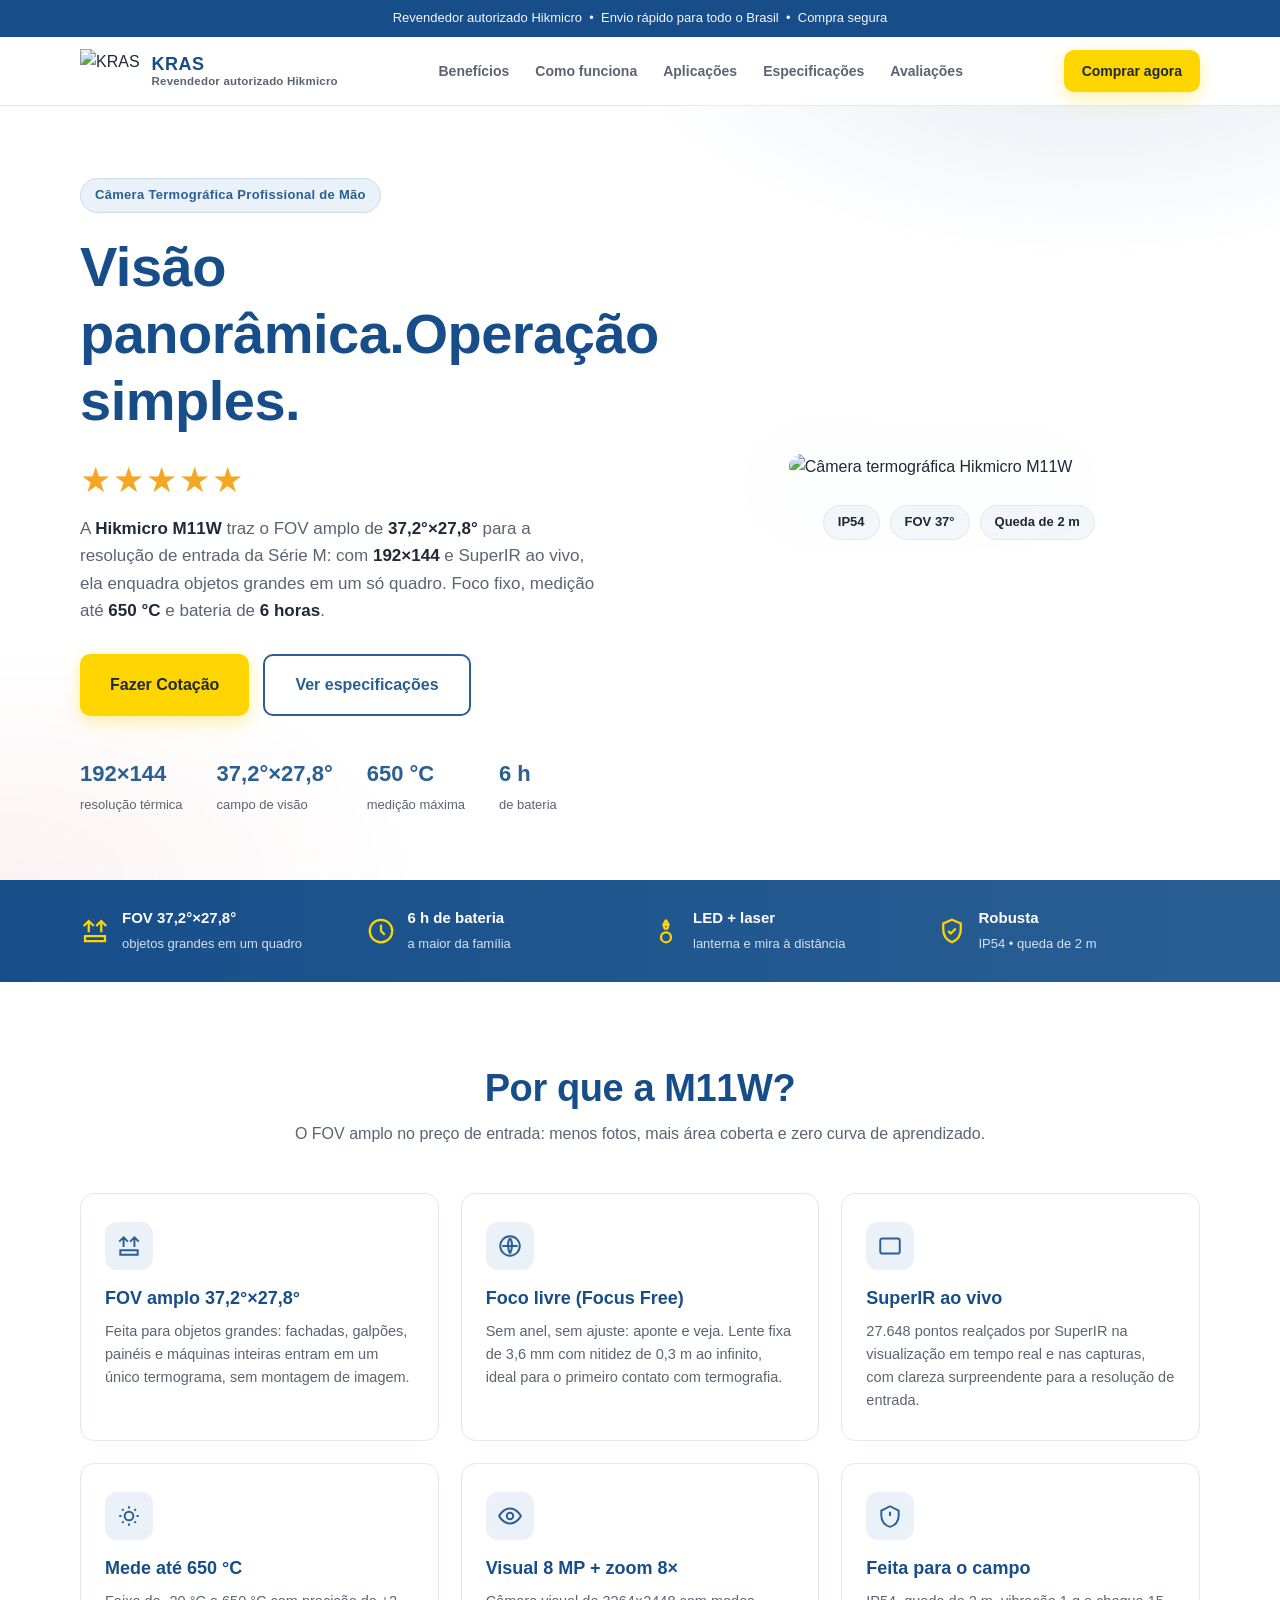
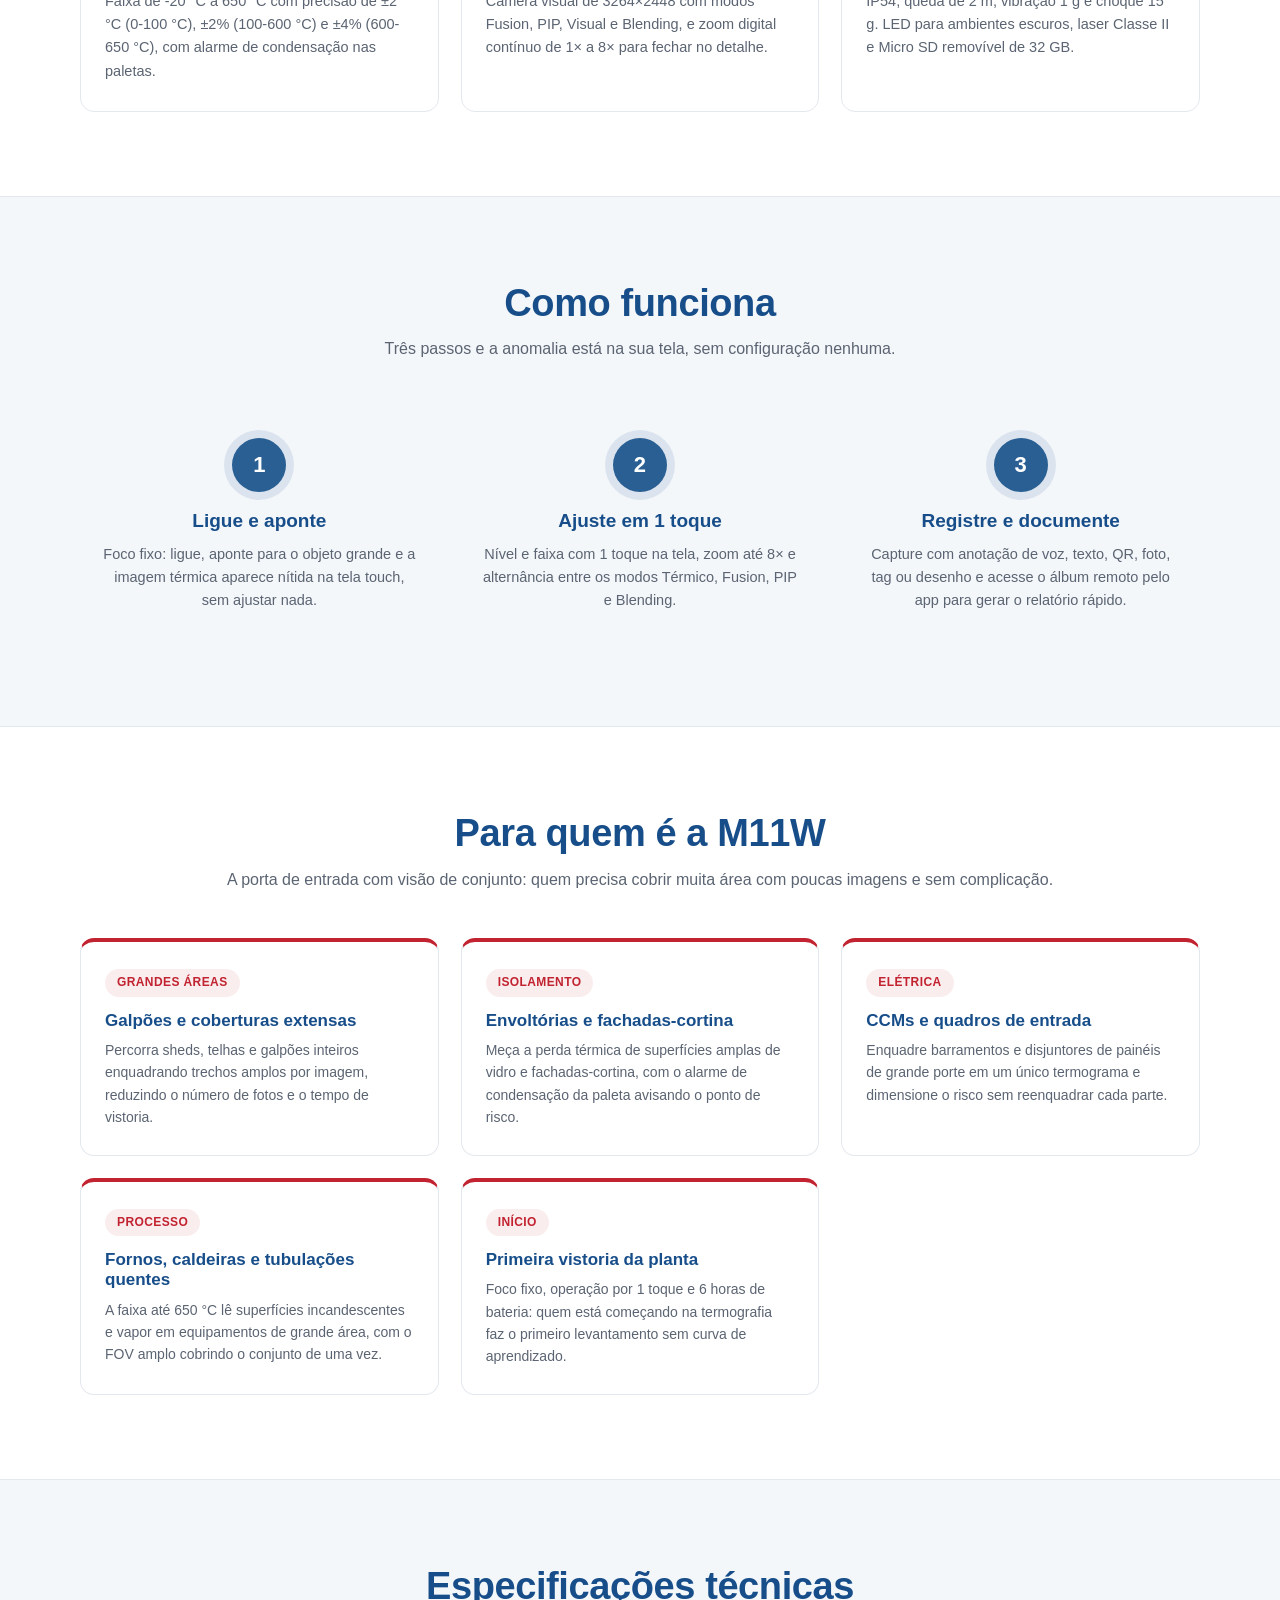
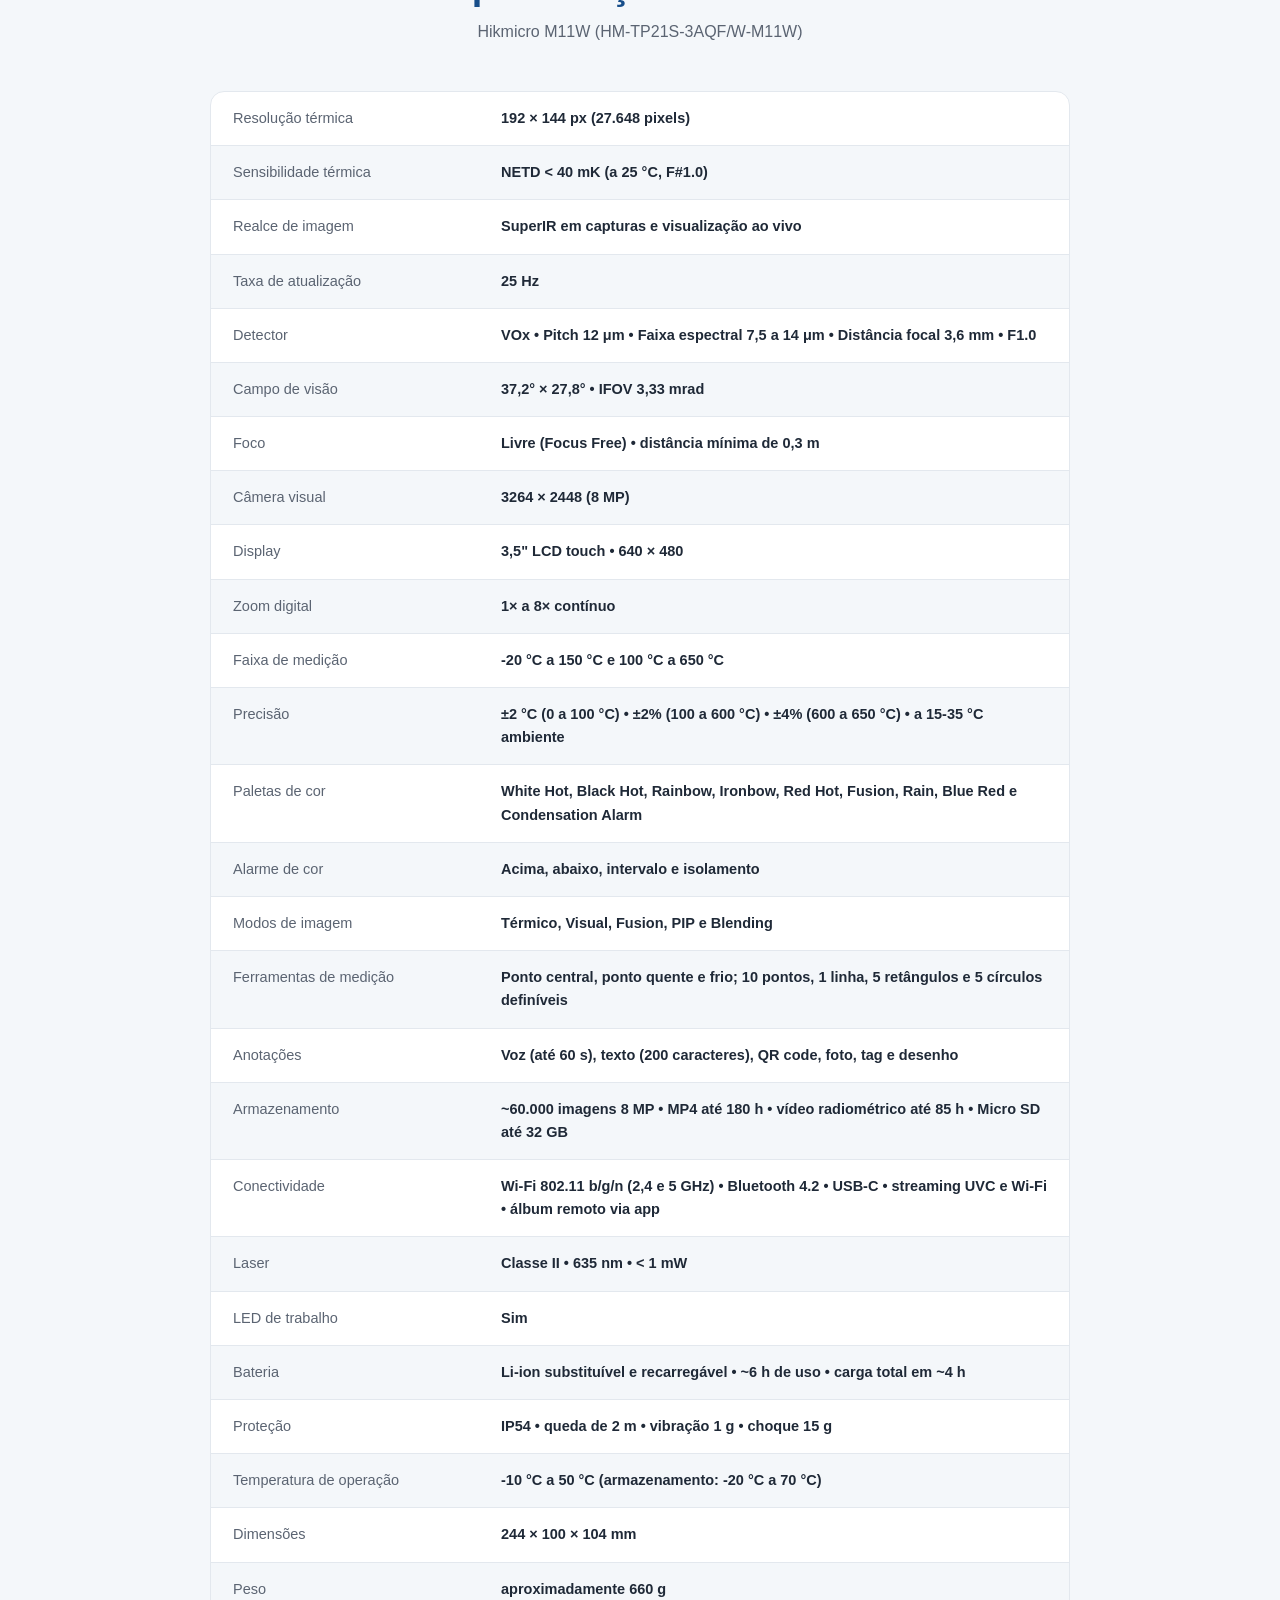
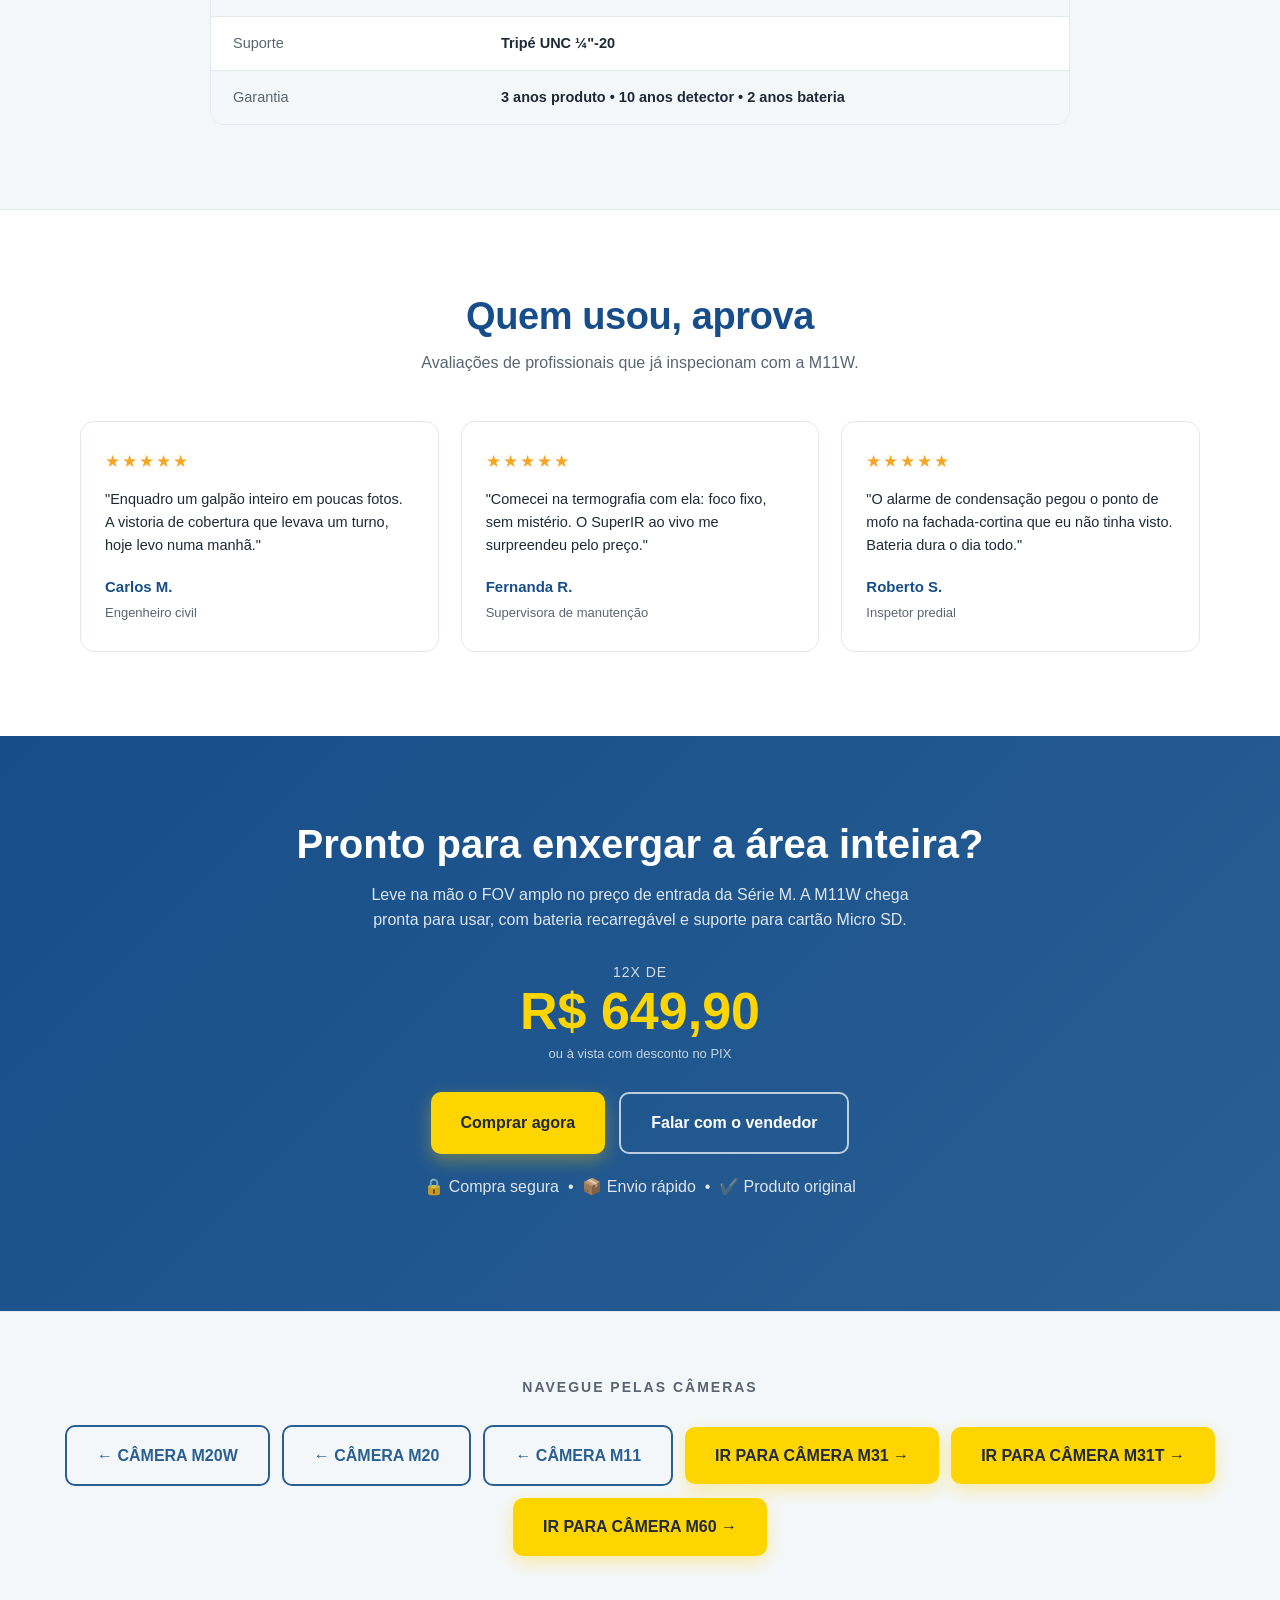
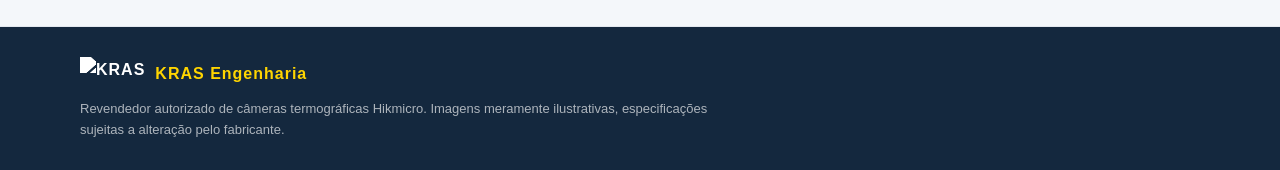
==== M11W/index.html @ 05568c17 "Add files via upload" ====
<!DOCTYPE html>
<html lang="pt-BR">
<head>
  <meta charset="UTF-8">
  <meta name="viewport" content="width=device-width, initial-scale=1.0">
  <title>Hikmicro M11W | Câmera Termográfica | KRAS</title>
  <link rel="stylesheet" href="style.css">
</head>
<body>

  <!-- Barra de anúncio superior -->
  <div class="topbar">
    <p>Revendedor autorizado Hikmicro &nbsp;•&nbsp; Envio rápido para todo o Brasil &nbsp;•&nbsp; Compra segura</p>
  </div>

  <!-- Navegação -->
  <header class="nav">
    <div class="nav-inner">
      <a href="#" class="logo">
        <img src="logo-kras.png" alt="KRAS" class="logo-img">
        <span class="logo-text">KRAS <span class="logo-sub">Revendedor autorizado Hikmicro</span></span>
      </a>
      <nav class="nav-links">
        <a href="#beneficios">Benefícios</a>
        <a href="#como-funciona">Como funciona</a>
        <a href="#aplicacoes">Aplicações</a>
        <a href="#especificacoes">Especificações</a>
        <a href="#depoimentos">Avaliações</a>
      </nav>
      <a href="#comprar" class="btn btn-primary btn-nav">Comprar agora</a>
    </div>
  </header>

  <!-- HERO -->
  <section class="hero">
    <div class="hero-inner">
      <div class="hero-content">
        <span class="badge-soft">Câmera Termográfica Profissional de Mão</span>
        <h1>Visão panorâmica.<br>Operação simples.</h1>
        <div class="stars-hero">★★★★★</div>
        <p class="hero-sub">
          A <strong>Hikmicro M11W</strong> traz o FOV amplo de <strong>37,2°×27,8°</strong>
          para a resolução de entrada da Série M: com <strong>192×144</strong> e SuperIR ao vivo,
          ela enquadra objetos grandes em um só quadro. Foco fixo, medição até
          <strong>650&nbsp;°C</strong> e bateria de <strong>6 horas</strong>.
        </p>
        <div class="hero-cta">
          <a href="#comprar" class="btn btn-primary btn-lg">Fazer Cotação</a>
          <a href="#especificacoes" class="btn btn-outline btn-lg">Ver especificações</a>
        </div>
        <div class="hero-stats">
          <div class="stat"><strong>192×144</strong><span>resolução térmica</span></div>
          <div class="stat"><strong>37,2°×27,8°</strong><span>campo de visão</span></div>
          <div class="stat"><strong>650 °C</strong><span>medição máxima</span></div>
          <div class="stat"><strong>6 h</strong><span>de bateria</span></div>
        </div>
      </div>

      <div class="hero-visual">
        <!-- Foto do produto na mesma pasta: m11w.png -->
        <img src="m11w.png" alt="Câmera termográfica Hikmicro M11W" class="hero-img">
        <div class="hero-tags">
          <span class="tag">IP54</span>
          <span class="tag">FOV 37°</span>
          <span class="tag">Queda de 2 m</span>
        </div>
      </div>
    </div>
  </section>

  <!-- Faixa de benefícios principais -->
  <section class="strip">
    <div class="strip-inner">
      <div class="strip-item">
        <svg viewBox="0 0 24 24" fill="none" stroke="currentColor" stroke-width="1.8"><path d="M3 8l4-4 4 4M7 4v9M21 8l-4-4-4 4M17 4v9"/><path d="M4 16h16v4H4z"/></svg>
        <div><strong>FOV 37,2°×27,8°</strong><span>objetos grandes em um quadro</span></div>
      </div>
      <div class="strip-item">
        <svg viewBox="0 0 24 24" fill="none" stroke="currentColor" stroke-width="1.8"><circle cx="12" cy="12" r="9"/><path d="M12 7v5l3 3"/></svg>
        <div><strong>6 h de bateria</strong><span>a maior da família</span></div>
      </div>
      <div class="strip-item">
        <svg viewBox="0 0 24 24" fill="none" stroke="currentColor" stroke-width="1.8"><path d="M12 3l2 4M12 3l-2 4M12 3v4M10 7h4l-1 3h-2l-1-3z"/><circle cx="12" cy="17" r="4"/></svg>
        <div><strong>LED + laser</strong><span>lanterna e mira à distância</span></div>
      </div>
      <div class="strip-item">
        <svg viewBox="0 0 24 24" fill="none" stroke="currentColor" stroke-width="1.8"><path d="M12 3l7 3v5c0 5-3.5 8.5-7 10-3.5-1.5-7-5-7-10V6l7-3z"/><path d="M9 12l2 2 4-4"/></svg>
        <div><strong>Robusta</strong><span>IP54 • queda de 2 m</span></div>
      </div>
    </div>
  </section>

  <!-- BENEFÍCIOS -->
  <section class="section" id="beneficios">
    <div class="container">
      <h2 class="section-title">Por que a M11W?</h2>
      <p class="section-sub">O FOV amplo no preço de entrada: menos fotos, mais área coberta e zero curva de aprendizado.</p>
      <div class="grid grid-3">
        <article class="card">
          <div class="card-icon"><svg viewBox="0 0 24 24" fill="none" stroke="currentColor" stroke-width="1.8"><path d="M3 8l4-4 4 4M7 4v9M21 8l-4-4-4 4M17 4v9"/><path d="M4 16h16v4H4z"/></svg></div>
          <h3>FOV amplo 37,2°×27,8°</h3>
          <p>Feita para objetos grandes: fachadas, galpões, painéis e máquinas inteiras entram em um único termograma, sem montagem de imagem.</p>
        </article>
        <article class="card">
          <div class="card-icon"><svg viewBox="0 0 24 24" fill="none" stroke="currentColor" stroke-width="1.8"><circle cx="12" cy="12" r="9"/><path d="M5 12h14M12 5c2.5 2.5 2.5 9 0 14M12 5c-2.5 2.5-2.5 9 0 14"/></svg></div>
          <h3>Foco livre (Focus Free)</h3>
          <p>Sem anel, sem ajuste: aponte e veja. Lente fixa de 3,6 mm com nitidez de 0,3 m ao infinito, ideal para o primeiro contato com termografia.</p>
        </article>
        <article class="card">
          <div class="card-icon"><svg viewBox="0 0 24 24" fill="none" stroke="currentColor" stroke-width="1.8"><rect x="3" y="5" width="18" height="14" rx="2"/><path d="M8 10h.01M12 10h.01M16 10h.01M8 14h.01M12 14h.01M16 14h.01"/></svg></div>
          <h3>SuperIR ao vivo</h3>
          <p>27.648 pontos realçados por SuperIR na visualização em tempo real e nas capturas, com clareza surpreendente para a resolução de entrada.</p>
        </article>
        <article class="card">
          <div class="card-icon"><svg viewBox="0 0 24 24" fill="none" stroke="currentColor" stroke-width="1.8"><path d="M12 3v2M12 19v2M3 12h2M19 12h2M5.6 5.6l1.4 1.4M17 17l1.4 1.4M18.4 5.6L17 7M7 17l-1.4 1.4"/><circle cx="12" cy="12" r="4"/></svg></div>
          <h3>Mede até 650 °C</h3>
          <p>Faixa de -20 °C a 650 °C com precisão de ±2 °C (0-100 °C), ±2% (100-600 °C) e ±4% (600-650 °C), com alarme de condensação nas paletas.</p>
        </article>
        <article class="card">
          <div class="card-icon"><svg viewBox="0 0 24 24" fill="none" stroke="currentColor" stroke-width="1.8"><path d="M2 12s3.5-7 10-7 10 7 10 7-3.5 7-10 7-10-7-10-7z"/><circle cx="12" cy="12" r="3"/></svg></div>
          <h3>Visual 8 MP + zoom 8×</h3>
          <p>Câmera visual de 3264×2448 com modos Fusion, PIP, Visual e Blending, e zoom digital contínuo de 1× a 8× para fechar no detalhe.</p>
        </article>
        <article class="card">
          <div class="card-icon"><svg viewBox="0 0 24 24" fill="none" stroke="currentColor" stroke-width="1.8"><path d="M12 3l8 4v5c0 5-3.5 9-8 10-4.5-1-8-5-8-10V7l8-4z"/><path d="M12 8v4M12 16h.01"/></svg></div>
          <h3>Feita para o campo</h3>
          <p>IP54, queda de 2 m, vibração 1 g e choque 15 g. LED para ambientes escuros, laser Classe II e Micro SD removível de 32 GB.</p>
        </article>
      </div>
    </div>
  </section>

  <!-- COMO FUNCIONA -->
  <section class="section section-alt" id="como-funciona">
    <div class="container">
      <h2 class="section-title">Como funciona</h2>
      <p class="section-sub">Três passos e a anomalia está na sua tela, sem configuração nenhuma.</p>
      <div class="steps">
        <div class="step">
          <span class="step-num">1</span>
          <h3>Ligue e aponte</h3>
          <p>Foco fixo: ligue, aponte para o objeto grande e a imagem térmica aparece nítida na tela touch, sem ajustar nada.</p>
        </div>
        <div class="step">
          <span class="step-num">2</span>
          <h3>Ajuste em 1 toque</h3>
          <p>Nível e faixa com 1 toque na tela, zoom até 8× e alternância entre os modos Térmico, Fusion, PIP e Blending.</p>
        </div>
        <div class="step">
          <span class="step-num">3</span>
          <h3>Registre e documente</h3>
          <p>Capture com anotação de voz, texto, QR, foto, tag ou desenho e acesse o álbum remoto pelo app para gerar o relatório rápido.</p>
        </div>
      </div>
    </div>
  </section>

  <!-- APLICAÇÕES -->
  <section class="section" id="aplicacoes">
    <div class="container">
      <h2 class="section-title">Para quem é a M11W</h2>
      <p class="section-sub">A porta de entrada com visão de conjunto: quem precisa cobrir muita área com poucas imagens e sem complicação.</p>
      <div class="grid grid-apps">
        <article class="app-card">
          <span class="app-tag">Grandes áreas</span>
          <h3>Galpões e coberturas extensas</h3>
          <p>Percorra sheds, telhas e galpões inteiros enquadrando trechos amplos por imagem, reduzindo o número de fotos e o tempo de vistoria.</p>
        </article>
        <article class="app-card">
          <span class="app-tag">Isolamento</span>
          <h3>Envoltórias e fachadas-cortina</h3>
          <p>Meça a perda térmica de superfícies amplas de vidro e fachadas-cortina, com o alarme de condensação da paleta avisando o ponto de risco.</p>
        </article>
        <article class="app-card">
          <span class="app-tag">Elétrica</span>
          <h3>CCMs e quadros de entrada</h3>
          <p>Enquadre barramentos e disjuntores de painéis de grande porte em um único termograma e dimensione o risco sem reenquadrar cada parte.</p>
        </article>
        <article class="app-card">
          <span class="app-tag">Processo</span>
          <h3>Fornos, caldeiras e tubulações quentes</h3>
          <p>A faixa até 650 °C lê superfícies incandescentes e vapor em equipamentos de grande área, com o FOV amplo cobrindo o conjunto de uma vez.</p>
        </article>
        <article class="app-card">
          <span class="app-tag">Início</span>
          <h3>Primeira vistoria da planta</h3>
          <p>Foco fixo, operação por 1 toque e 6 horas de bateria: quem está começando na termografia faz o primeiro levantamento sem curva de aprendizado.</p>
        </article>
      </div>
    </div>
  </section>

  <!-- ESPECIFICAÇÕES -->
  <section class="section section-alt" id="especificacoes">
    <div class="container container-narrow">
      <h2 class="section-title">Especificações técnicas</h2>
      <p class="section-sub">Hikmicro M11W (HM-TP21S-3AQF/W-M11W)</p>
      <div class="spec-table">
        <div class="spec-row"><span>Resolução térmica</span><strong>192 × 144 px (27.648 pixels)</strong></div>
        <div class="spec-row"><span>Sensibilidade térmica</span><strong>NETD &lt; 40 mK (a 25 °C, F#1.0)</strong></div>
        <div class="spec-row"><span>Realce de imagem</span><strong>SuperIR em capturas e visualização ao vivo</strong></div>
        <div class="spec-row"><span>Taxa de atualização</span><strong>25 Hz</strong></div>
        <div class="spec-row"><span>Detector</span><strong>VOx • Pitch 12 μm • Faixa espectral 7,5 a 14 μm • Distância focal 3,6 mm • F1.0</strong></div>
        <div class="spec-row"><span>Campo de visão</span><strong>37,2° × 27,8° • IFOV 3,33 mrad</strong></div>
        <div class="spec-row"><span>Foco</span><strong>Livre (Focus Free) • distância mínima de 0,3 m</strong></div>
        <div class="spec-row"><span>Câmera visual</span><strong>3264 × 2448 (8 MP)</strong></div>
        <div class="spec-row"><span>Display</span><strong>3,5" LCD touch • 640 × 480</strong></div>
        <div class="spec-row"><span>Zoom digital</span><strong>1× a 8× contínuo</strong></div>
        <div class="spec-row"><span>Faixa de medição</span><strong>-20 °C a 150 °C e 100 °C a 650 °C</strong></div>
        <div class="spec-row"><span>Precisão</span><strong>±2 °C (0 a 100 °C) • ±2% (100 a 600 °C) • ±4% (600 a 650 °C) • a 15-35 °C ambiente</strong></div>
        <div class="spec-row"><span>Paletas de cor</span><strong>White Hot, Black Hot, Rainbow, Ironbow, Red Hot, Fusion, Rain, Blue Red e Condensation Alarm</strong></div>
        <div class="spec-row"><span>Alarme de cor</span><strong>Acima, abaixo, intervalo e isolamento</strong></div>
        <div class="spec-row"><span>Modos de imagem</span><strong>Térmico, Visual, Fusion, PIP e Blending</strong></div>
        <div class="spec-row"><span>Ferramentas de medição</span><strong>Ponto central, ponto quente e frio; 10 pontos, 1 linha, 5 retângulos e 5 círculos definíveis</strong></div>
        <div class="spec-row"><span>Anotações</span><strong>Voz (até 60 s), texto (200 caracteres), QR code, foto, tag e desenho</strong></div>
        <div class="spec-row"><span>Armazenamento</span><strong>~60.000 imagens 8 MP • MP4 até 180 h • vídeo radiométrico até 85 h • Micro SD até 32 GB</strong></div>
        <div class="spec-row"><span>Conectividade</span><strong>Wi-Fi 802.11 b/g/n (2,4 e 5 GHz) • Bluetooth 4.2 • USB-C • streaming UVC e Wi-Fi • álbum remoto via app</strong></div>
        <div class="spec-row"><span>Laser</span><strong>Classe II • 635 nm • &lt; 1 mW</strong></div>
        <div class="spec-row"><span>LED de trabalho</span><strong>Sim</strong></div>
        <div class="spec-row"><span>Bateria</span><strong>Li-ion substituível e recarregável • ~6 h de uso • carga total em ~4 h</strong></div>
        <div class="spec-row"><span>Proteção</span><strong>IP54 • queda de 2 m • vibração 1 g • choque 15 g</strong></div>
        <div class="spec-row"><span>Temperatura de operação</span><strong>-10 °C a 50 °C (armazenamento: -20 °C a 70 °C)</strong></div>
        <div class="spec-row"><span>Dimensões</span><strong>244 × 100 × 104 mm</strong></div>
        <div class="spec-row"><span>Peso</span><strong>aproximadamente 660 g</strong></div>
        <div class="spec-row"><span>Suporte</span><strong>Tripé UNC ¼"-20</strong></div>
        <div class="spec-row"><span>Garantia</span><strong>3 anos produto • 10 anos detector • 2 anos bateria</strong></div>
      </div>
    </div>
  </section>

  <!-- DEPOIMENTOS (exemplos de placeholder, substitua pelos reais) -->
  <section class="section" id="depoimentos">
    <div class="container">
      <h2 class="section-title">Quem usou, aprova</h2>
      <p class="section-sub">Avaliações de profissionais que já inspecionam com a M11W.</p>
      <div class="grid grid-3">
        <article class="review">
          <div class="stars">★★★★★</div>
          <p>"Enquadro um galpão inteiro em poucas fotos. A vistoria de cobertura que levava um turno, hoje levo numa manhã."</p>
          <footer><strong>Carlos M.</strong><span>Engenheiro civil</span></footer>
        </article>
        <article class="review">
          <div class="stars">★★★★★</div>
          <p>"Comecei na termografia com ela: foco fixo, sem mistério. O SuperIR ao vivo me surpreendeu pelo preço."</p>
          <footer><strong>Fernanda R.</strong><span>Supervisora de manutenção</span></footer>
        </article>
        <article class="review">
          <div class="stars">★★★★★</div>
          <p>"O alarme de condensação pegou o ponto de mofo na fachada-cortina que eu não tinha visto. Bateria dura o dia todo."</p>
          <footer><strong>Roberto S.</strong><span>Inspetor predial</span></footer>
        </article>
      </div>
    </div>
  </section>

  <!-- CTA FINAL -->
  <section class="cta" id="comprar">
    <div class="cta-inner">
      <h2>Pronto para enxergar a área inteira?</h2>
      <p>Leve na mão o FOV amplo no preço de entrada da Série M. A M11W chega pronta para usar, com bateria recarregável e suporte para cartão Micro SD.</p>
      <!-- Preço de demonstração. Troque pelo valor real da sua oferta. -->
      <div class="price-box">
        <span class="price-label">12x de</span>
        <span class="price-value">R$ 649,90</span>
        <span class="price-note">ou à vista com desconto no PIX</span>
      </div>
      <div class="cta-actions">
        <a href="#" class="btn btn-primary btn-lg">Comprar agora</a>
        <a href="#" class="btn btn-outline btn-lg">Falar com o vendedor</a>
      </div>
      <p class="cta-selos">🔒 Compra segura &nbsp;•&nbsp; 📦 Envio rápido &nbsp;•&nbsp; ✔️ Produto original</p>
    </div>
  </section>

  <!-- Navegação entre câmeras (gerada automaticamente) -->
  <div class="page-changer" id="kras-navegacao"></div>

  <!-- Rodapé -->
  <footer class="footer">
    <div class="footer-inner">
      <div class="footer-brand">
        <img src="logo-kras.png" alt="KRAS" class="logo-img logo-img-sm">
        <span>KRAS <span>Engenharia</span></span>
      </div>
      <p>Revendedor autorizado de câmeras termográficas Hikmicro. Imagens meramente ilustrativas, especificações sujeitas a alteração pelo fabricante.</p>
    </div>
  </footer>

  <script src="../navegacao/navegacao.js"></script>
</body>
</html>
---- M11W/style.css ----
/* ===== Cores oficiais KRAS ===== */
:root {
  --azul: #295F93;
  --azul-escuro: #174E8A;
  --azul-claro: #eaf1f8;
  --vermelho: #C22330;
  --amarelo: #FFD500;
  --fundo: #ffffff;
  --fundo-alt: #f4f7fa;
  --texto: #1f2937;
  --texto-suave: #5b6472;
  --borda: #e3e8ee;
  --radius: 14px;
}

.stars-hero {
  color: #f5a623;
  font-size: 35px;
  letter-spacing: 2px;
  margin-bottom: 7px;
}

* { margin: 0; padding: 0; box-sizing: border-box; }

html { scroll-behavior: smooth; }

body {
  font-family: -apple-system, BlinkMacSystemFont, "Segoe UI", Roboto, "Helvetica Neue", Arial, sans-serif;
  background: var(--fundo);
  color: var(--texto);
  line-height: 1.6;
}

a { color: inherit; text-decoration: none; }
img { max-width: 100%; display: block; }
h1, h2, h3 { line-height: 1.2; color: var(--azul-escuro); }

.container { width: min(1120px, 92%); margin: 0 auto; }
.container-narrow { width: min(860px, 92%); }

/* ===== Topbar ===== */
.topbar {
  background: var(--azul-escuro);
  text-align: center;
  padding: 8px 16px;
  font-size: 13px;
  color: #ffffff;
}
.topbar p { opacity: .95; }

/* ===== Navegação ===== */
.nav {
  position: sticky;
  top: 0;
  z-index: 50;
  background: rgba(255, 255, 255, .96);
  backdrop-filter: blur(12px);
  border-bottom: 1px solid var(--borda);
}
.nav-inner {
  width: min(1120px, 92%);
  margin: 0 auto;
  display: flex;
  align-items: center;
  justify-content: space-between;
  gap: 16px;
  padding: 12px 0;
}
.logo { display: flex; align-items: center; gap: 12px; }
.logo-img { height: 44px; width: auto; }
.logo-img-sm { height: 34px; }
.logo-text { display: flex; flex-direction: column; line-height: 1.15; font-weight: 800; color: var(--azul-escuro); font-size: 18px; letter-spacing: .5px; }
.logo-sub { font-size: 11.5px; font-weight: 600; color: var(--texto-suave); letter-spacing: .2px; }
.nav-links { display: flex; gap: 26px; font-size: 14px; color: var(--texto-suave); }
.nav-links a { transition: color .2s; font-weight: 600; }
.nav-links a:hover { color: var(--vermelho); }

/* ===== Botões ===== */
.btn {
  display: inline-flex; align-items: center; justify-content: center;
  gap: 8px;
  font-family: inherit;
  font-weight: 700;
  border-radius: 10px;
  padding: 12px 22px;
  font-size: 15px;
  transition: transform .2s, box-shadow .2s, background .2s;
  cursor: pointer;
  border: none;
}
.btn-primary {
  background: var(--amarelo);
  color: #1f2937;
  box-shadow: 0 6px 18px rgba(255, 213, 0, .35);
}
.btn-primary:hover { transform: translateY(-2px); box-shadow: 0 10px 24px rgba(255, 213, 0, .45); }
.btn-outline {
  background: transparent;
  border: 2px solid var(--azul);
  color: var(--azul);
}
.btn-outline:hover { background: var(--azul); color: #ffffff; }
.btn-lg { padding: 16px 30px; font-size: 16px; }
.btn-nav { padding: 10px 18px; font-size: 14px; }

/* ===== Navegação entre câmeras (final de cada página) ===== */
.page-changer {
  padding: 64px 0;
  text-align: center;
  background: var(--fundo-alt);
  border-block: 1px solid var(--borda);
}
.page-changer p {
  font-size: 14px;
  font-weight: 700;
  text-transform: uppercase;
  letter-spacing: 2px;
  color: var(--texto-suave);
  margin-bottom: 20px;
}
.page-changer .btn { margin: 6px; }

/* ===== Hero ===== */
.hero {
  padding: 72px 0 64px;
  background:
    radial-gradient(800px 380px at 85% -10%, rgba(41, 95, 147, .12), transparent 60%),
    radial-gradient(700px 380px at 0% 100%, rgba(194, 35, 48, .06), transparent 60%),
    var(--fundo);
}
.hero-inner {
  width: min(1120px, 92%); margin: 0 auto;
  display: grid;
  grid-template-columns: 1.1fr .9fr;
  align-items: center;
  gap: 48px;
}
.badge-soft {
  display: inline-block;
  background: var(--azul-claro);
  border: 1px solid #c9dcef;
  color: var(--azul);
  padding: 6px 14px;
  border-radius: 999px;
  font-size: 13px;
  font-weight: 700;
  margin-bottom: 20px;
  letter-spacing: .3px;
}
.hero h1 {
  font-size: clamp(34px, 5vw, 56px);
  font-weight: 800;
  letter-spacing: -.5px;
  margin-bottom: 18px;
  color: var(--azul-escuro);
}
.hero h1 br { display: none; }
.hero-sub { color: var(--texto-suave); font-size: 17px; max-width: 520px; margin-bottom: 30px; }
.hero-sub strong { color: var(--texto); }
.hero-cta { display: flex; flex-wrap: wrap; gap: 14px; margin-bottom: 40px; }
.hero-stats { display: flex; flex-wrap: wrap; gap: 34px; }
.stat strong { display: block; font-size: 22px; color: var(--azul); }
.stat span { font-size: 13px; color: var(--texto-suave); }

.hero-visual { position: relative; display: flex; flex-direction: column; align-items: center; }
.hero-img {
  width: min(340px, 100%);
  filter: drop-shadow(0 20px 40px rgba(41, 95, 147, .22));
  border-radius: 18px;
}
.hero-tags { display: flex; flex-wrap: wrap; justify-content: center; gap: 10px; margin-top: 26px; }
.tag {
  background: var(--fundo-alt);
  border: 1px solid var(--borda);
  border-radius: 999px;
  padding: 6px 14px;
  font-size: 13px;
  color: var(--texto);
  font-weight: 600;
}

/* ===== Faixa de benefícios ===== */
.strip { background: linear-gradient(90deg, var(--azul-escuro), var(--azul)); color: #ffffff; }
.strip-inner {
  width: min(1120px, 92%); margin: 0 auto;
  display: grid; grid-template-columns: repeat(4, 1fr);
  gap: 22px; padding: 26px 0;
}
.strip-item { display: flex; align-items: center; gap: 12px; }
.strip-item svg { width: 30px; height: 30px; color: var(--amarelo); flex-shrink: 0; }
.strip-item strong { display: block; font-size: 15px; color: #ffffff; }
.strip-item span { font-size: 13px; color: rgba(255, 255, 255, .82); }

/* ===== Seções ===== */
.section { padding: 84px 0; }
.section-alt { background: var(--fundo-alt); border-block: 1px solid var(--borda); }
.section-title {
  font-size: clamp(26px, 3.4vw, 38px);
  font-weight: 800;
  text-align: center;
  margin-bottom: 10px;
  letter-spacing: -.4px;
  color: var(--azul-escuro);
}
.section-sub { text-align: center; color: var(--texto-suave); margin-bottom: 46px; font-size: 16px; }

/* ===== Cards de benefícios ===== */
.grid { display: grid; gap: 22px; }
.grid-3 { grid-template-columns: repeat(3, 1fr); }
.card {
  background: var(--fundo);
  border: 1px solid var(--borda);
  border-radius: var(--radius);
  padding: 28px 24px;
  transition: transform .25s, border-color .25s, box-shadow .25s;
}
.card:hover { transform: translateY(-6px); border-color: var(--azul); box-shadow: 0 14px 30px rgba(41, 95, 147, .12); }
.card-icon {
  width: 48px; height: 48px;
  background: var(--azul-claro);
  border-radius: 12px;
  display: grid; place-items: center;
  margin-bottom: 18px;
}
.card-icon svg { width: 26px; height: 26px; color: var(--azul); }
.card h3 { font-size: 18px; margin-bottom: 10px; color: var(--azul-escuro); }
.card p { color: var(--texto-suave); font-size: 14.5px; }

/* ===== Como funciona ===== */
.steps {
  display: grid; grid-template-columns: repeat(3, 1fr);
  gap: 22px;
}
.step { text-align: center; padding: 30px 22px; }
.step-num {
  width: 54px; height: 54px;
  margin: 0 auto 18px;
  display: grid; place-items: center;
  border-radius: 50%;
  background: var(--azul);
  color: #ffffff;
  font-size: 22px; font-weight: 800;
  box-shadow: 0 0 0 8px rgba(41, 95, 147, .12);
}
.step h3 { font-size: 19px; margin-bottom: 10px; color: var(--azul-escuro); }
.step p { color: var(--texto-suave); font-size: 14.5px; }

/* ===== Aplicações ===== */
.grid-apps { grid-template-columns: repeat(3, 1fr); }
.app-card {
  background: var(--fundo);
  border: 1px solid var(--borda);
  border-top: 4px solid var(--vermelho);
  border-radius: var(--radius);
  padding: 26px 24px;
  transition: transform .25s, box-shadow .25s;
}
.app-card:hover { transform: translateY(-6px); box-shadow: 0 14px 30px rgba(194, 35, 48, .1); }
.app-tag {
  display: inline-block;
  background: rgba(194, 35, 48, .08);
  color: var(--vermelho);
  border-radius: 999px;
  padding: 4px 12px;
  font-size: 12px;
  font-weight: 700;
  letter-spacing: .4px;
  text-transform: uppercase;
  margin-bottom: 14px;
}
.app-card h3 { font-size: 17px; margin-bottom: 8px; color: var(--azul-escuro); }
.app-card p { color: var(--texto-suave); font-size: 14px; }

/* ===== Especificações ===== */
.spec-table {
  border: 1px solid var(--borda);
  border-radius: var(--radius);
  overflow: hidden;
  background: var(--fundo);
}
.spec-row {
  display: grid; grid-template-columns: 250px 1fr;
  gap: 18px; padding: 15px 22px;
  border-bottom: 1px solid var(--borda);
  font-size: 14.5px;
}
.spec-row:last-child { border-bottom: none; }
.spec-row:nth-child(even) { background: var(--fundo-alt); }
.spec-row span { color: var(--texto-suave); }
.spec-row strong { font-weight: 600; color: var(--texto); }

/* ===== Depoimentos ===== */
.review {
  background: var(--fundo);
  border: 1px solid var(--borda);
  border-radius: var(--radius);
  padding: 26px 24px;
  display: flex; flex-direction: column;
}
.stars { color: #f5a623; font-size: 17px; letter-spacing: 2px; margin-bottom: 12px; }
.review p { color: var(--texto); font-size: 14.5px; flex: 1; }
.review footer { margin-top: 18px; }
.review footer strong { display: block; font-size: 15px; color: var(--azul-escuro); }
.review footer span { color: var(--texto-suave); font-size: 13px; }

/* ===== CTA final ===== */
.cta {
  padding: 84px 0;
  background: linear-gradient(135deg, var(--azul-escuro), var(--azul));
  text-align: center;
}
.cta-inner { width: min(720px, 92%); margin: 0 auto; }
.cta h2 { font-size: clamp(28px, 4vw, 40px); font-weight: 800; margin-bottom: 14px; color: #ffffff; }
.cta p { color: rgba(255, 255, 255, .85); font-size: 16px; max-width: 560px; margin: 0 auto 28px; }
.price-box { margin-bottom: 26px; }
.price-label { font-size: 14px; color: rgba(255, 255, 255, .8); text-transform: uppercase; letter-spacing: 1px; display: block; }
.price-value {
  font-size: 52px; font-weight: 800;
  color: var(--amarelo);
  line-height: 1.1;
  display: block;
}
.price-note { font-size: 13px; color: rgba(255, 255, 255, .75); }
.cta-actions { display: flex; justify-content: center; flex-wrap: wrap; gap: 14px; margin-bottom: 20px; }
.cta-actions .btn-outline { border-color: rgba(255, 255, 255, .7); color: #ffffff; }
.cta-actions .btn-outline:hover { background: #ffffff; color: var(--azul-escuro); }
.cta-selos { font-size: 13.5px; color: rgba(255, 255, 255, .8); }

/* ===== Footer ===== */
.footer { background: #14283e; padding: 30px 0; }
.footer-inner { width: min(1120px, 92%); margin: 0 auto; display: flex; flex-direction: column; gap: 8px; }
.footer-brand { display: flex; align-items: center; gap: 10px; font-weight: 800; letter-spacing: 1px; color: #ffffff; }
.footer-brand span { color: var(--amarelo); }
.footer-brand .logo-img { filter: brightness(0) invert(1); }
.footer p { color: rgba(255, 255, 255, .65); font-size: 13px; max-width: 640px; }

/* ===== Responsivo ===== */
@media (max-width: 900px) {
  .hero-inner { grid-template-columns: 1fr; text-align: center; }
  .hero h1 br { display: inline; }
  .hero-sub { margin-inline: auto; }
  .hero-cta, .hero-stats { justify-content: center; }
  .hero-visual { order: -1; }
  .strip-inner { grid-template-columns: repeat(2, 1fr); }
  .grid-3, .grid-apps, .steps { grid-template-columns: 1fr; }
  .nav-links { display: none; }
  .section { padding: 60px 0; }
  .spec-row { grid-template-columns: 1fr; gap: 4px; }
}

@media (max-width: 640px) {
  .strip-inner { grid-template-columns: 1fr; }
  .btn-nav { display: none; }
  .hero { padding: 48px 0 44px; }
  .price-value { font-size: 42px; }
}
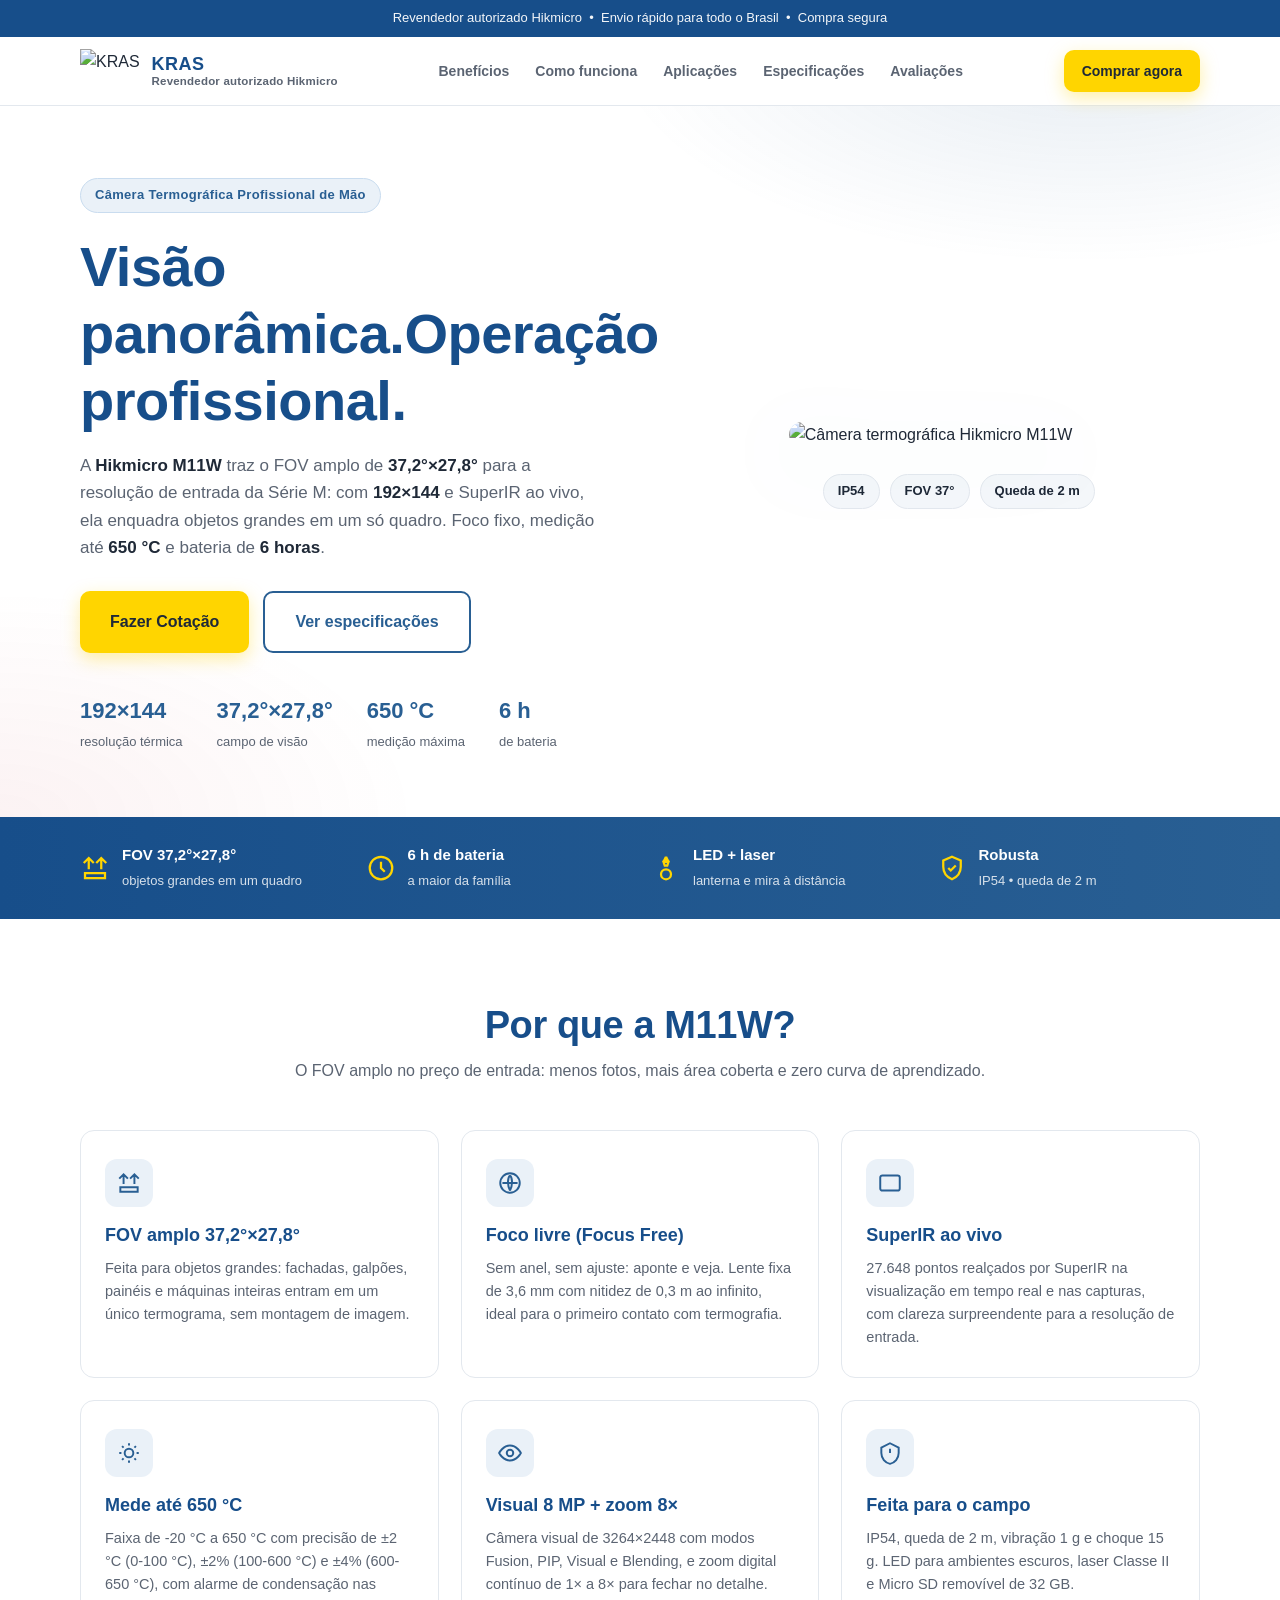
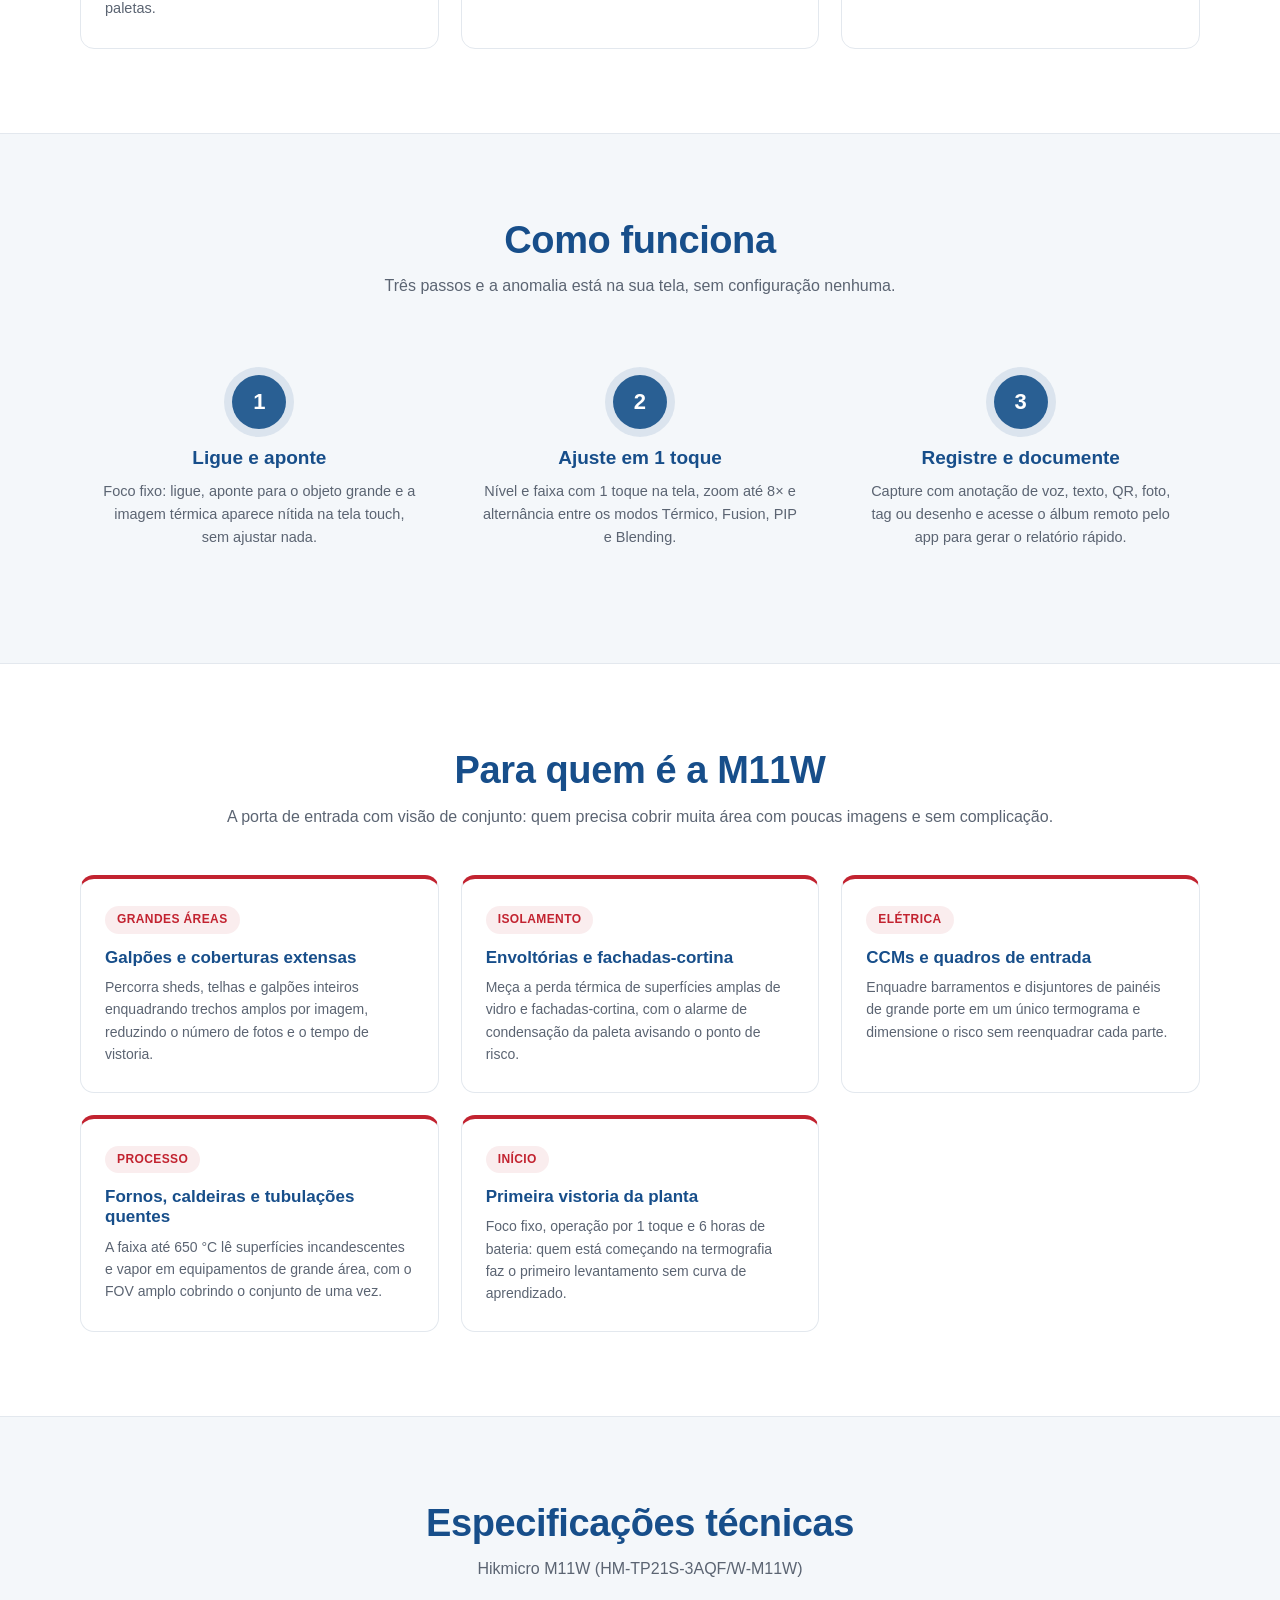
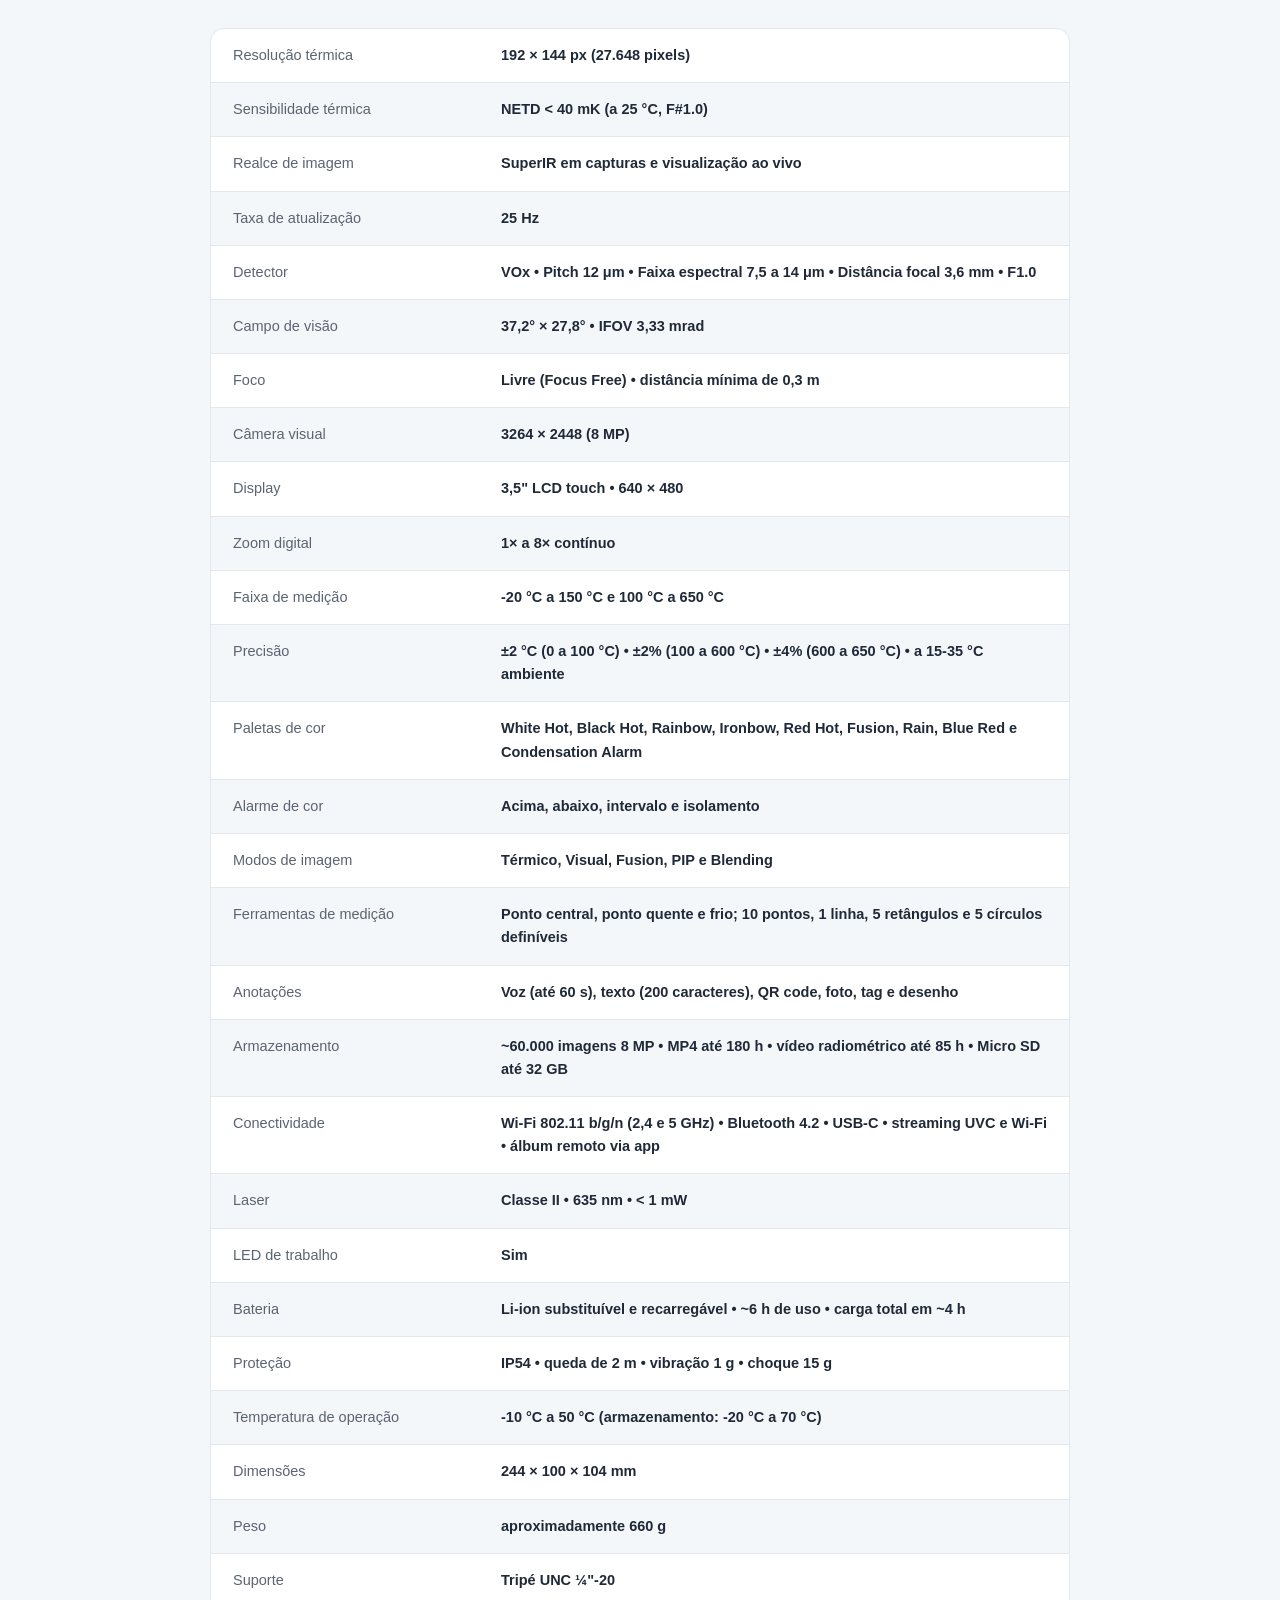
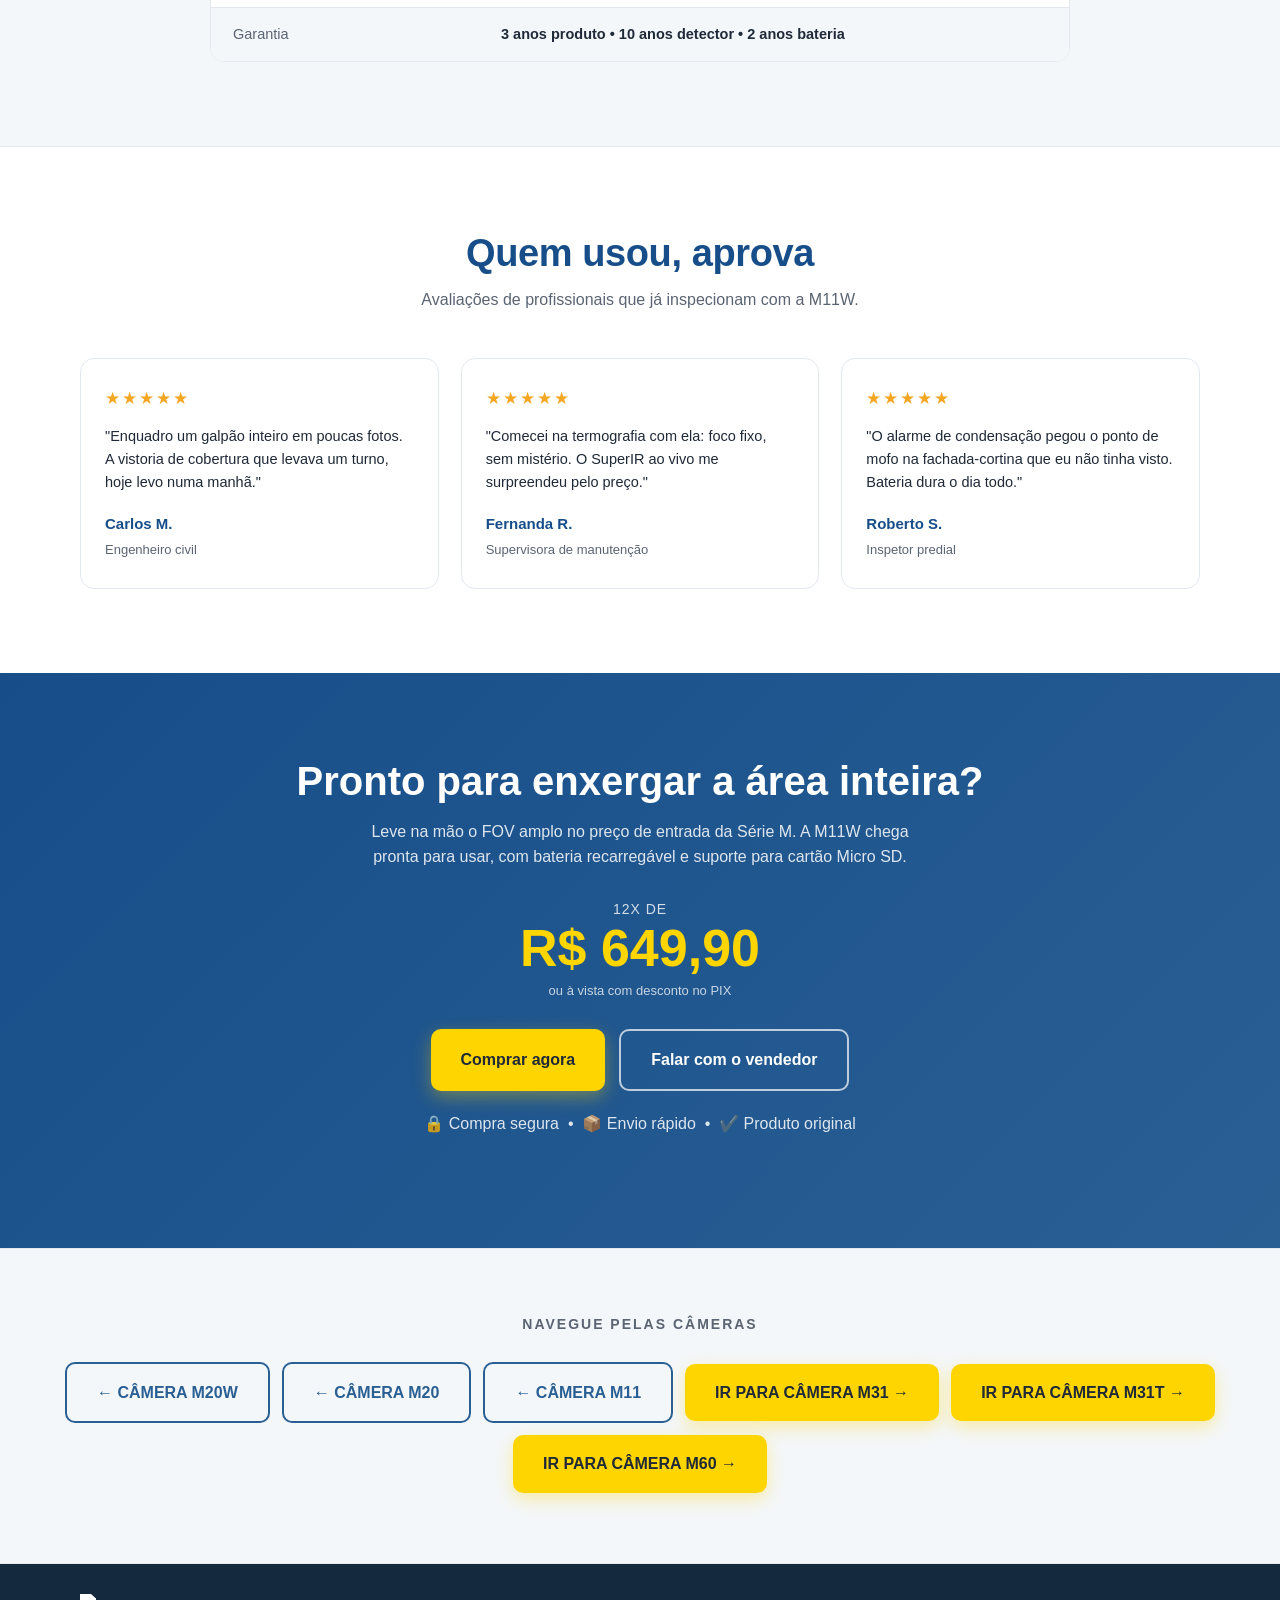
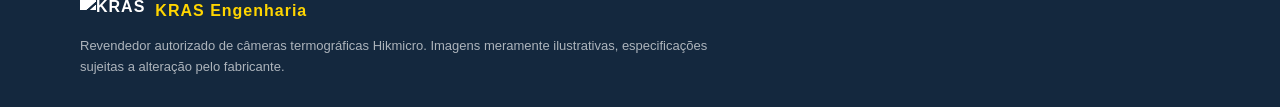
==== commit e5abeeb5: "Update print statement to say 'Goodbye World'" ====
--- a/M11W/index.html
+++ b/M11W/index.html
@@ -36,8 +36,7 @@
     <div class="hero-inner">
       <div class="hero-content">
         <span class="badge-soft">Câmera Termográfica Profissional de Mão</span>
-        <h1>Visão panorâmica.<br>Operação simples.</h1>
-        <div class="stars-hero">★★★★★</div>
+        <h1>Visão panorâmica.<br>Operação profissional.</h1>
         <p class="hero-sub">
           A <strong>Hikmicro M11W</strong> traz o FOV amplo de <strong>37,2°×27,8°</strong>
           para a resolução de entrada da Série M: com <strong>192×144</strong> e SuperIR ao vivo,
@@ -288,4 +287,4 @@
 
   <script src="../navegacao/navegacao.js"></script>
 </body>
-</html>+</html>
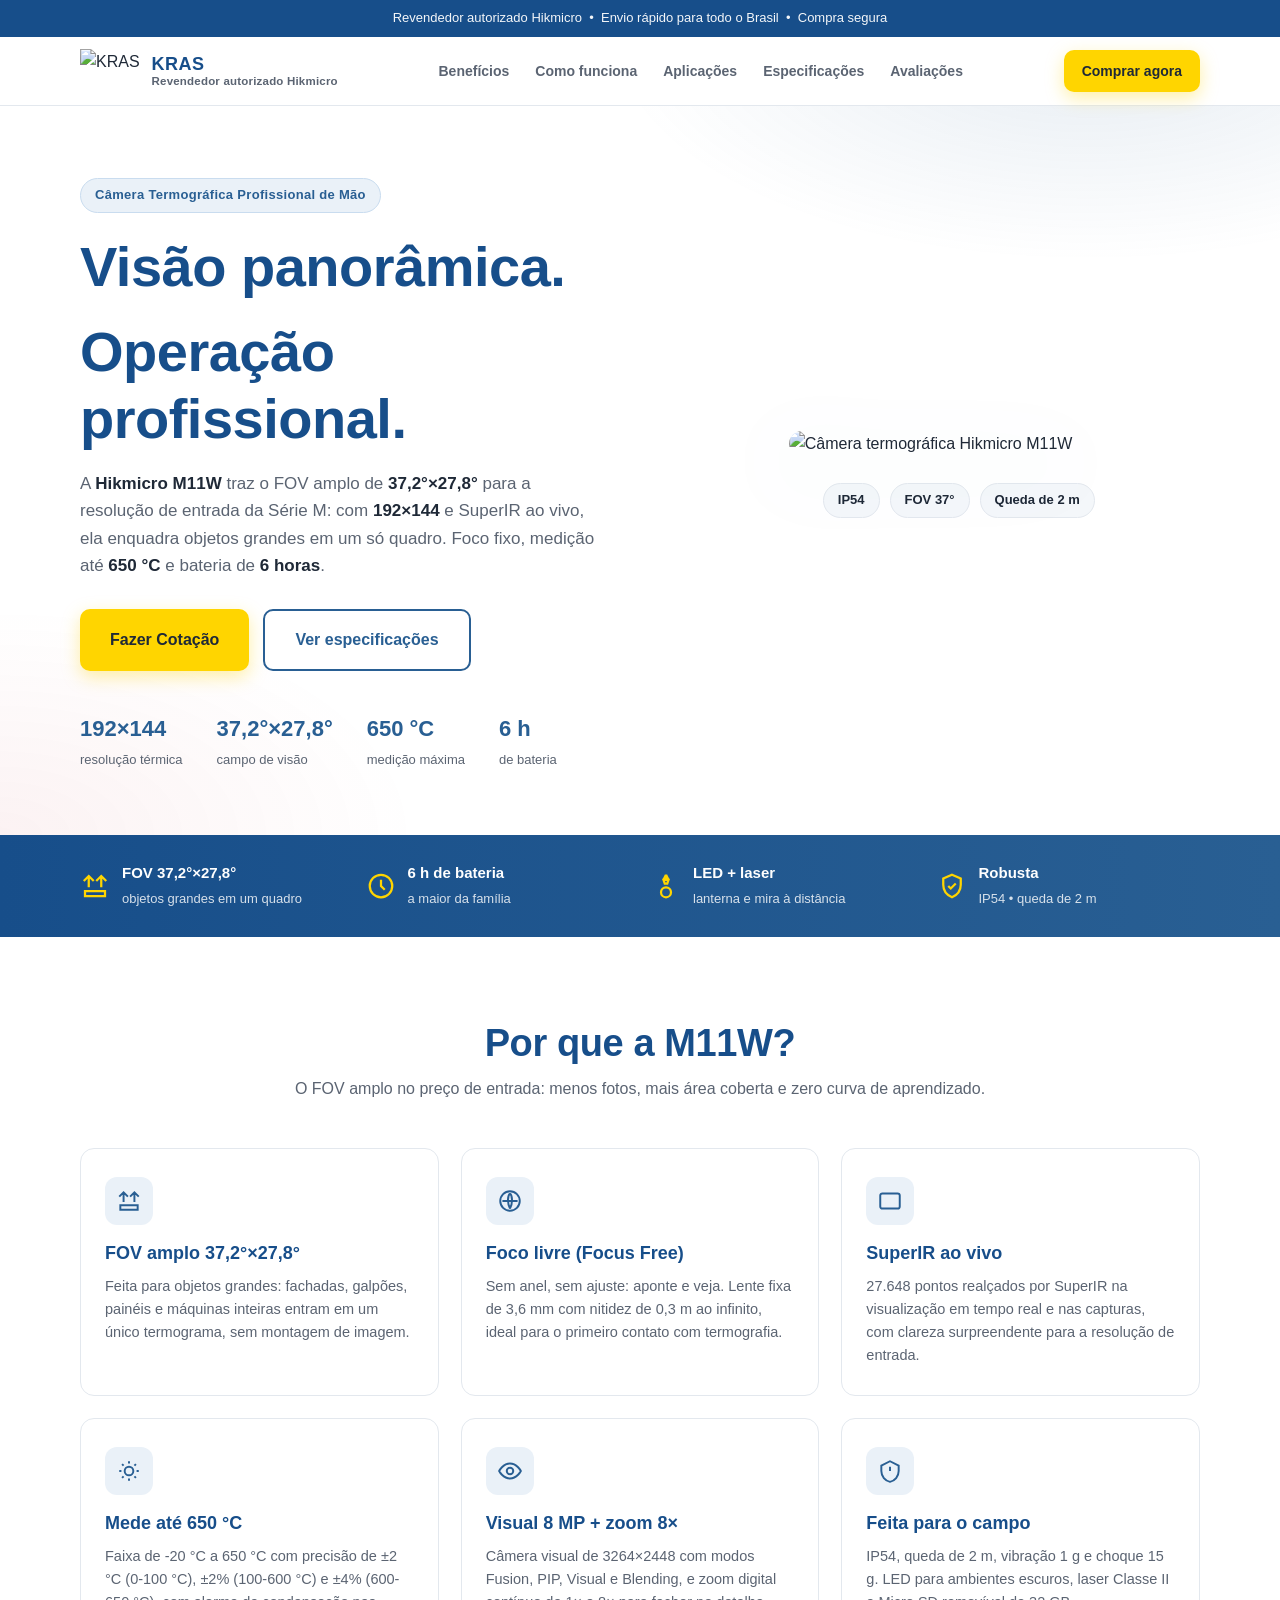
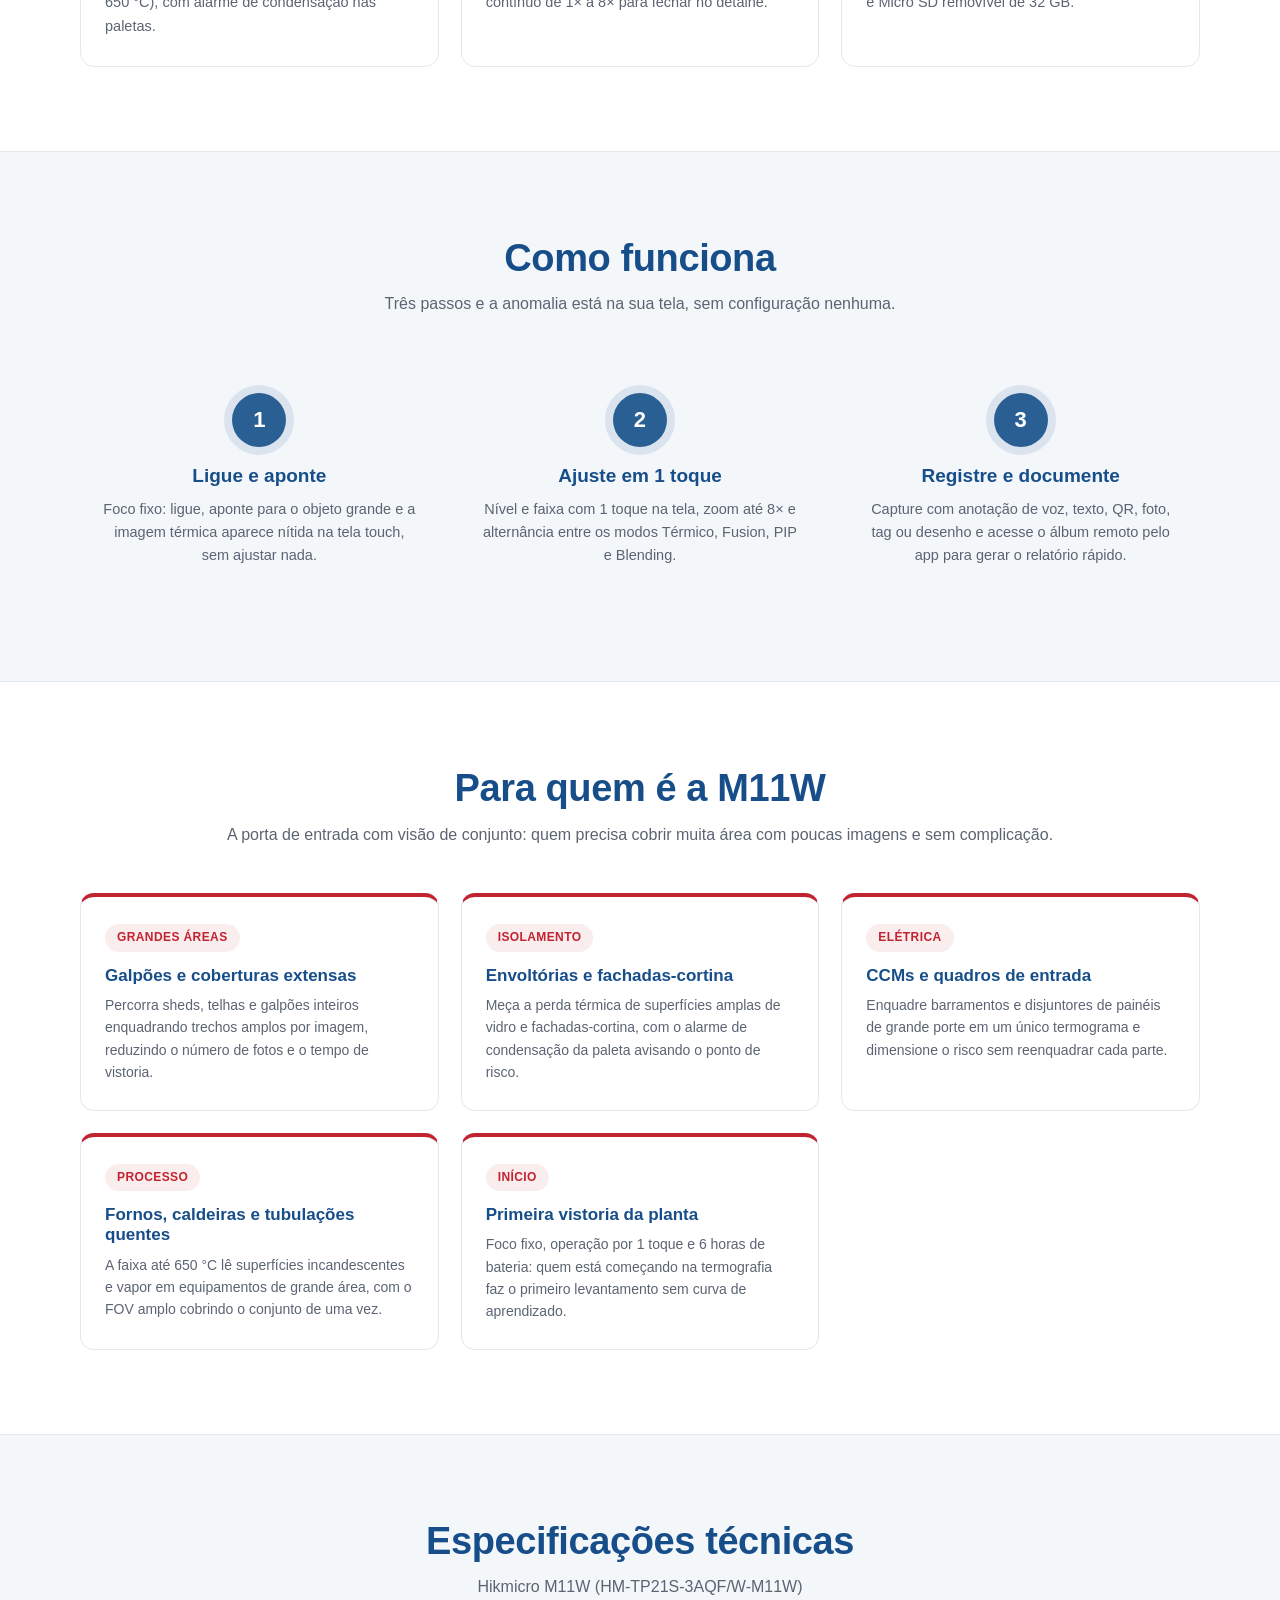
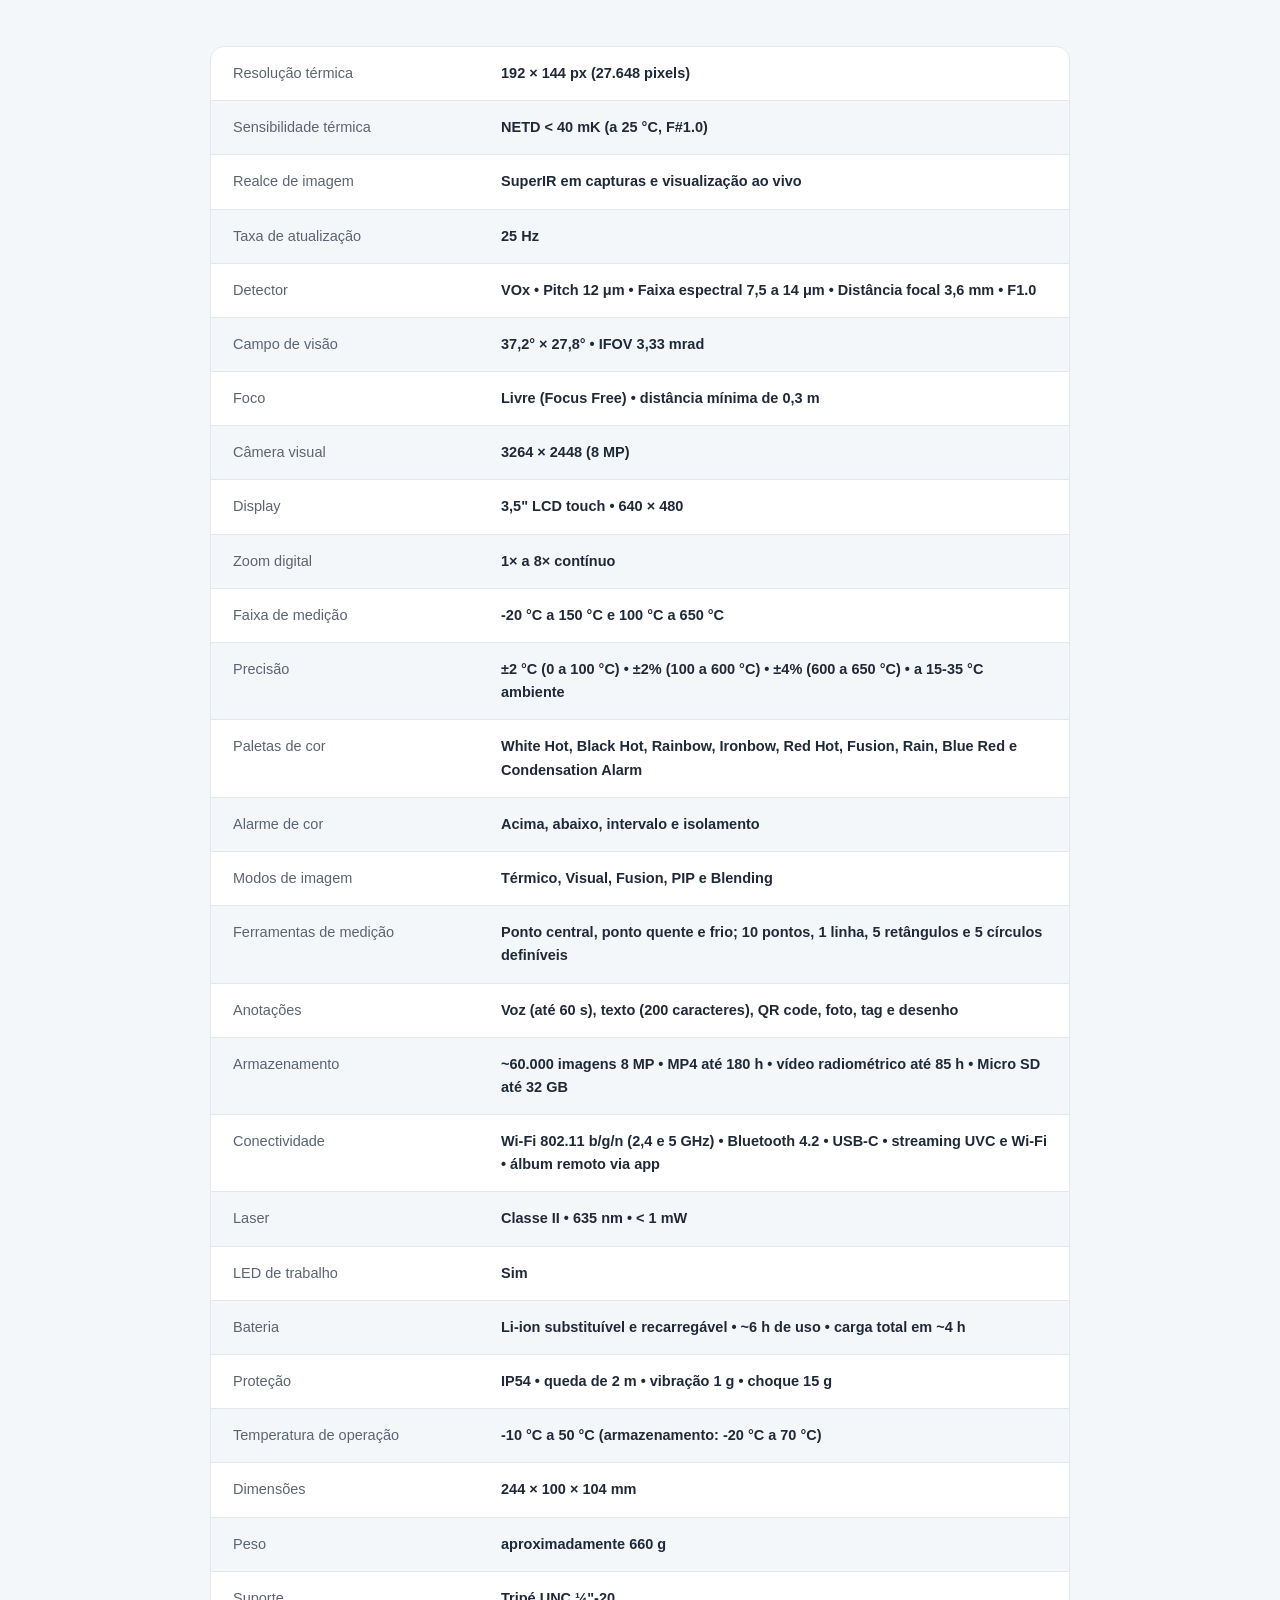
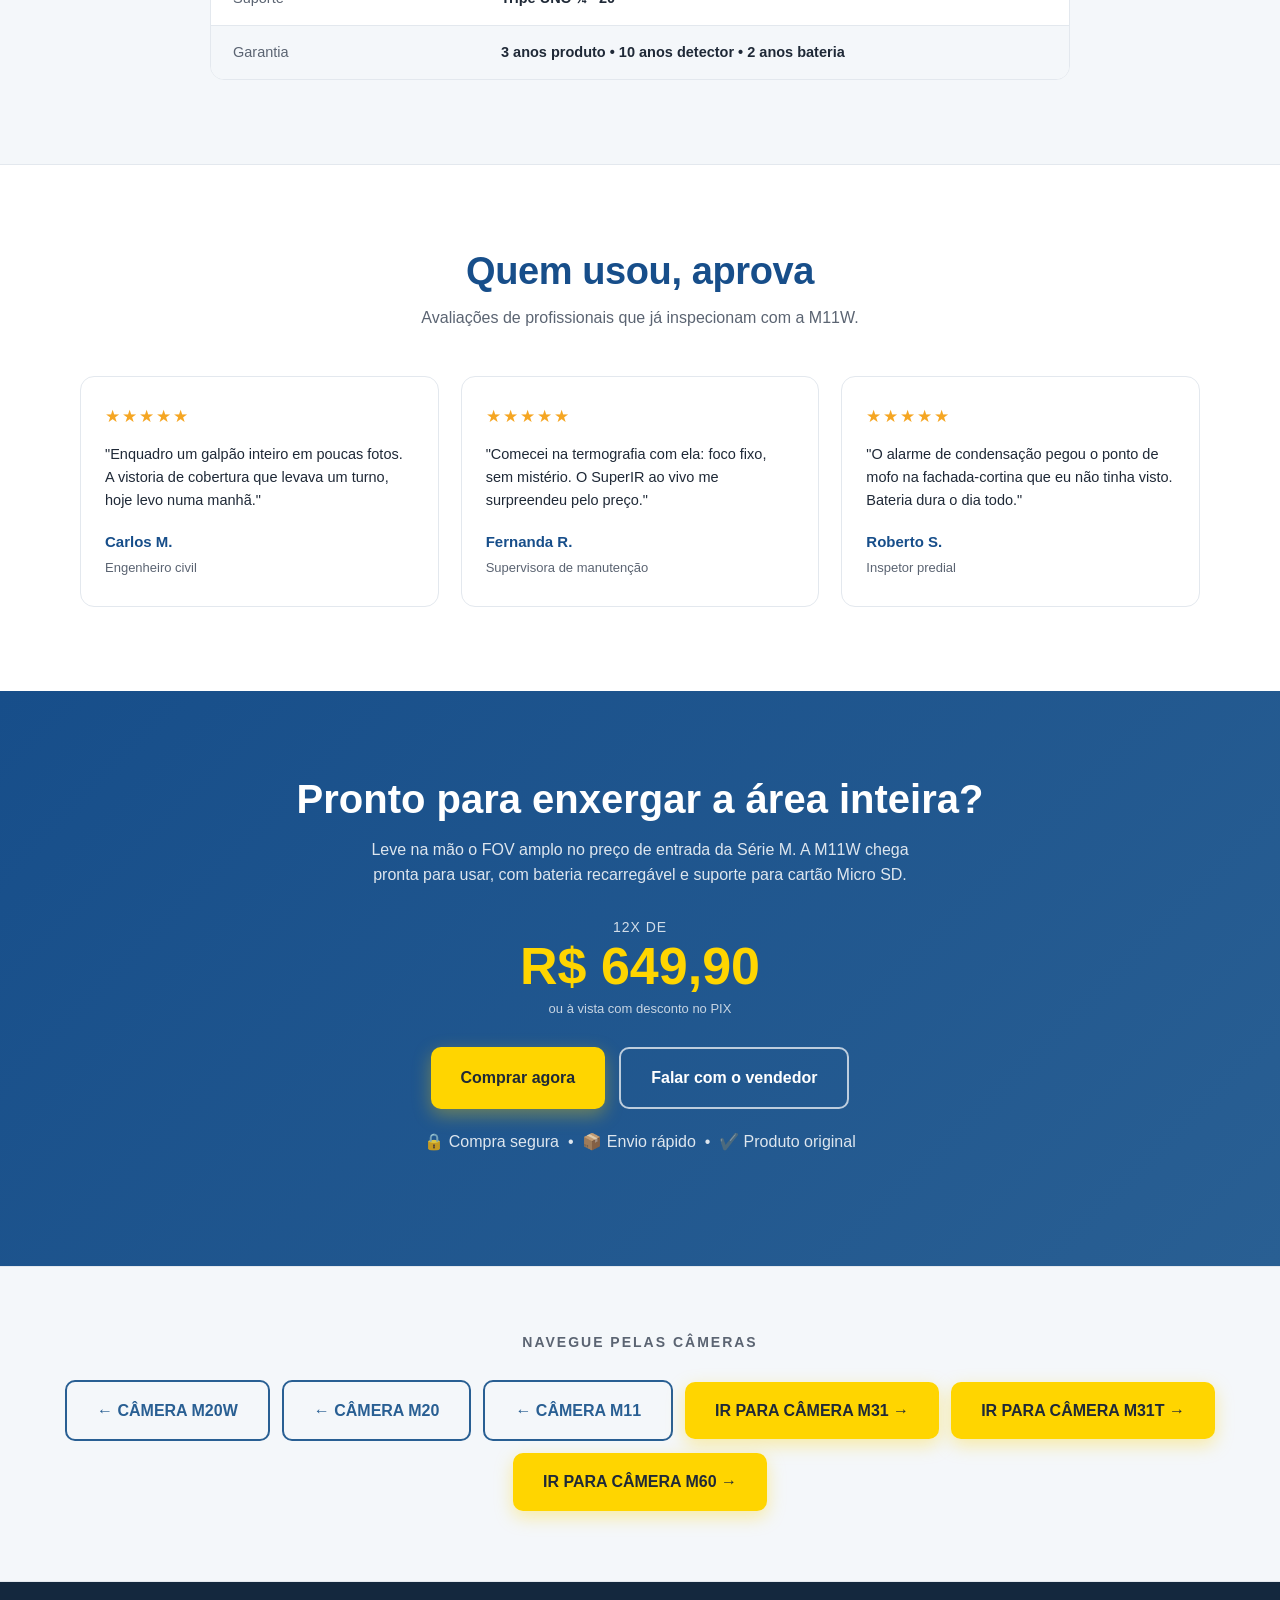
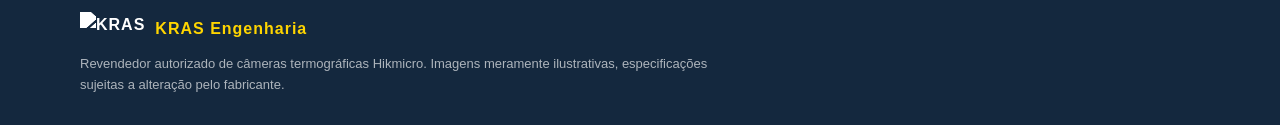
==== commit 29f4c90f: "Update index.html" ====
--- a/M11W/index.html
+++ b/M11W/index.html
@@ -36,7 +36,7 @@
     <div class="hero-inner">
       <div class="hero-content">
         <span class="badge-soft">Câmera Termográfica Profissional de Mão</span>
-        <h1>Visão panorâmica.<br>Operação profissional.</h1>
+        <h1>Visão panorâmica. </h1><h1>Operação profissional.</h1>
         <p class="hero-sub">
           A <strong>Hikmicro M11W</strong> traz o FOV amplo de <strong>37,2°×27,8°</strong>
           para a resolução de entrada da Série M: com <strong>192×144</strong> e SuperIR ao vivo,
